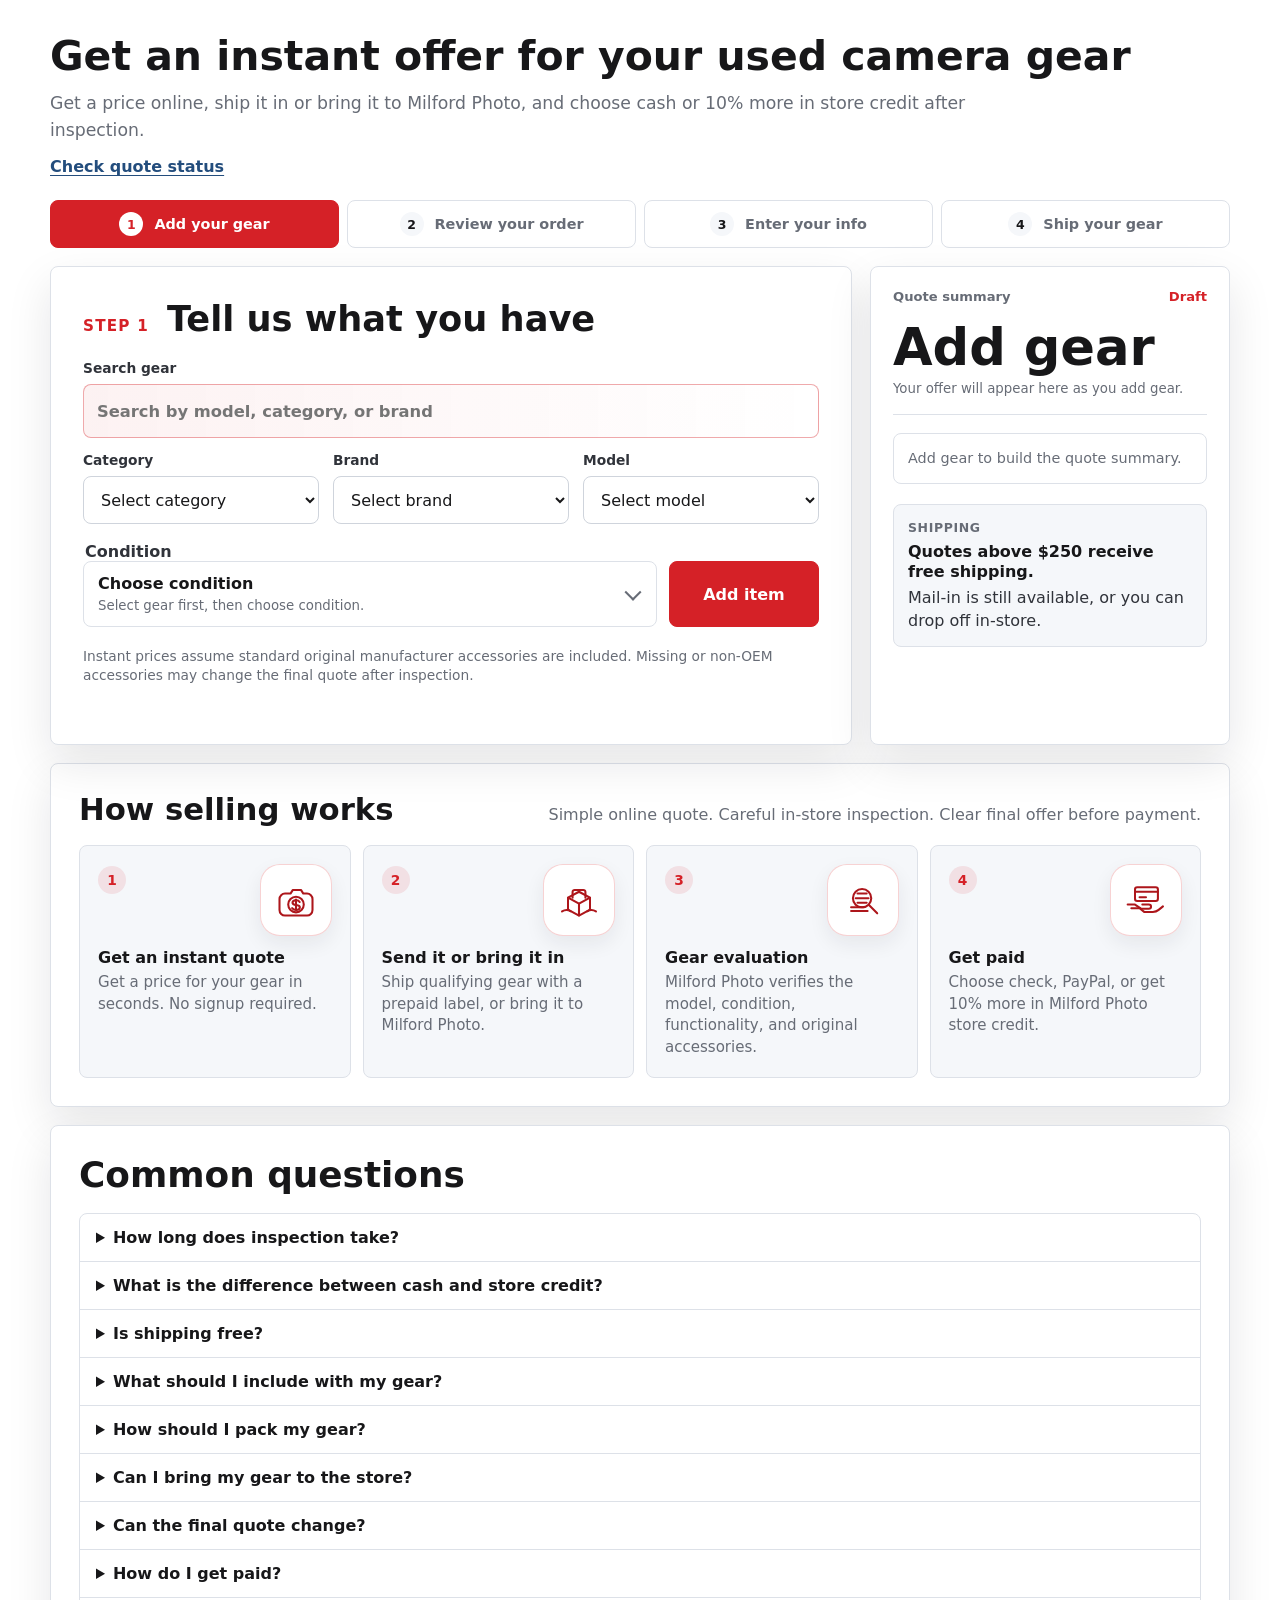
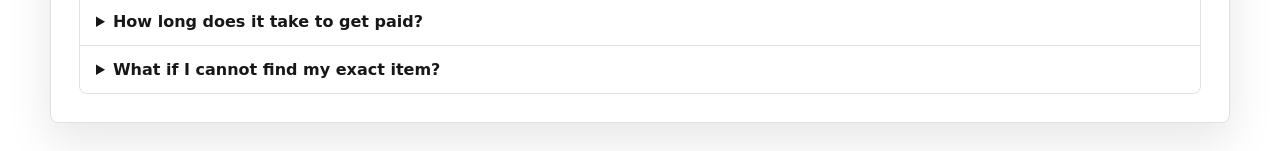
==== index.html @ 3d9df42e "Add staff payout and quote status workflow" ====
<!doctype html>
<html lang="en">
  <head>
    <meta charset="utf-8" />
    <meta name="viewport" content="width=device-width, initial-scale=1" />
    <title>Milford Photo Used Gear Quote</title>
    <meta name="description" content="Milford Photo used equipment quote widget." />
    <meta name="robots" content="noindex,nofollow" />
    <link rel="icon" href="data:," />
    <link rel="stylesheet" href="./styles.css?v=20260614-status-workflow" />
  </head>
  <body>
    <main class="mp-used-app" id="app">
      <section class="shell" aria-labelledby="app-title">
        <header class="hero">
          <div>
            <h1 id="app-title">Get an instant offer for your used camera gear</h1>
            <p class="intro" id="app-intro">
              Get a price online, ship it in or bring it to Milford Photo, and choose cash or 10% more in store credit after inspection.
            </p>
            <p class="quote-status-entry">
              <a href="./quote-status.html">Check quote status</a>
            </p>
          </div>
        </header>

        <nav class="steps" aria-label="Quote steps">
          <button class="step is-active" type="button" data-step-target="gear"><span>1</span> Add your gear</button>
          <button class="step" type="button" data-step-target="quote"><span>2</span> Review your order</button>
          <button class="step" type="button" data-step-target="details"><span>3</span> Enter your info</button>
          <button class="step" type="button" data-step-target="done"><span>4</span> <b id="step-done-label">Ship your gear</b></button>
        </nav>

        <div class="layout">
          <section class="work-panel" aria-live="polite">
            <form class="gear-form form-step is-active" data-step="gear" id="gear-form">
              <div class="section-heading gear-heading">
                <div>
                  <p>Step 1</p>
                  <h2>Tell us what you have</h2>
                </div>
              </div>

              <label class="field gear-search-field">
                <span>Search gear</span>
                <input id="gear-search" autocomplete="off" placeholder="Search by model, category, or brand" />
                <datalist id="gear-search-options"></datalist>
                <div class="gear-search-results" id="gear-search-results" hidden></div>
              </label>

              <div class="three-col">
                <label class="field">
                  <span>Category</span>
                  <select id="category"></select>
                </label>
                <label class="field">
                  <span>Brand</span>
                  <select id="brand"></select>
                </label>
                <label class="field">
                  <span>Model</span>
                  <select id="model"></select>
                </label>
              </div>

              <div class="manual-fields" id="manual-fields" hidden>
                <div class="two-col">
                  <label class="field">
                    <span>Brand name</span>
                    <input id="manual-brand" autocomplete="off" placeholder="Example: Leica" />
                  </label>
                  <label class="field">
                    <span>Model name</span>
                    <input id="manual-model" autocomplete="off" placeholder="Example: M6 body" />
                  </label>
                </div>
              </div>

              <label class="field" id="mount-field" hidden>
                <span>Lens mount</span>
                <select id="lens-mount">
                  <option value="">Select mount</option>
                </select>
              </label>

              <fieldset class="condition-picker">
                <legend>Condition</legend>
                <div class="condition-action-row">
                  <button
                    class="condition-picker-toggle"
                    type="button"
                    id="condition-picker-toggle"
                    aria-expanded="false"
                    aria-controls="condition-options"
                  >
                    <span id="condition-picker-label">Choose condition</span>
                    <small id="condition-picker-summary">Required to see the item offer.</small>
                  </button>
                  <button class="primary-action add-item-action" type="button" id="add-item">Add item</button>
                </div>

                <div class="condition-options" id="condition-options" hidden>
                  <label class="choice-card condition-option-card">
                    <input type="radio" name="condition" value="like_new" />
                    <strong>Like New</strong>
                    <span>Very clean with little to no visible wear. Fully working.</span>
                  </label>
                  <label class="choice-card condition-option-card">
                    <input type="radio" name="condition" value="excellent" />
                    <strong>Excellent</strong>
                    <span>Light normal use. Minor cosmetic marks, fully working.</span>
                  </label>
                  <label class="choice-card condition-option-card">
                    <input type="radio" name="condition" value="good" />
                    <strong>Good</strong>
                    <span>Visible wear from regular use, but no major problems.</span>
                  </label>
                  <label class="choice-card condition-option-card">
                    <input type="radio" name="condition" value="well_used" />
                    <strong>Well Used</strong>
                    <span>Heavy wear or missing parts, but still usable.</span>
                  </label>
                  <label class="choice-card condition-option-card">
                    <input type="radio" name="condition" value="heavily_used" />
                    <strong>Heavily Used</strong>
                    <span>Damaged, incomplete, uncertain operation, or needs staff review.</span>
                  </label>
                  <button class="text-action condition-guide-trigger" type="button" id="condition-guide-open">
                    Open full condition guide
                  </button>
                </div>
              </fieldset>

              <div class="check-grid price-assumption" id="included-items-fieldset" aria-live="polite">
                <div id="included-items"></div>
              </div>

              <div class="form-actions">
                <button class="primary-action" type="button" id="get-quote">Review offer</button>
              </div>
            </form>

            <section class="form-step" data-step="quote" id="quote-step">
              <div class="section-heading">
                <p>Step 2</p>
                <h2>Review the offer</h2>
              </div>

              <div class="quote-results" id="quote-results"></div>
              <div class="quote-message" id="quote-message"></div>

              <div class="form-actions">
                <button class="secondary-action" type="button" data-step-target="gear">Edit gear</button>
                <button class="primary-action" type="button" data-step-target="details" id="accept-quote">Continue</button>
              </div>
            </section>

            <form class="form-step" data-step="details" id="submit-form">
              <div class="section-heading">
                <p>Step 3</p>
                <h2>Send this to Milford Photo</h2>
              </div>

              <section class="details-group" aria-labelledby="contact-details-title">
                <h3 id="contact-details-title">Customer information</h3>
                <div class="two-col">
                  <label class="field">
                    <span>First name</span>
                    <input id="seller-first-name" autocomplete="given-name" required />
                  </label>
                  <label class="field">
                    <span>Last name</span>
                    <input id="seller-last-name" autocomplete="family-name" required />
                  </label>
                </div>

                <label class="field">
                  <span>Street address</span>
                  <input id="street" autocomplete="street-address" required />
                </label>

                <div class="address-fields" id="address-fields">
                  <div class="three-col">
                    <label class="field">
                      <span>City</span>
                      <input id="city" autocomplete="address-level2" required />
                    </label>
                    <label class="field">
                      <span>State</span>
                      <input id="state" maxlength="2" autocomplete="address-level1" required />
                    </label>
                    <label class="field">
                      <span>ZIP</span>
                      <input id="zip" autocomplete="postal-code" required />
                    </label>
                  </div>
                </div>

                <div class="two-col">
                  <label class="field">
                    <span>Email</span>
                    <input id="seller-email" inputmode="email" autocomplete="email" pattern="[^@\s]+@[^@\s]+\.[^@\s]+" required />
                  </label>
                  <label class="field">
                    <span>Phone</span>
                    <input id="seller-phone" type="tel" autocomplete="tel" required />
                  </label>
                </div>
              </section>

              <fieldset class="delivery-grid">
                <legend>Delivery</legend>
                <label class="choice-card">
                  <input type="radio" name="delivery" value="ship" checked />
                  <strong>Mail it in</strong>
                  <span id="mail-option-copy">Use a prepaid label when the quote qualifies. Labels are valid for 7 days.</span>
                </label>
                <label class="choice-card">
                  <input type="radio" name="delivery" value="dropoff" />
                  <strong>Bring it to the store</strong>
                  <span>Use the same quote with a Milford Photo specialist.</span>
                </label>
              </fieldset>

              <div class="parcel-fields" id="parcel-fields" hidden>
                <div class="three-col">
                  <label class="field">
                    <span>Length</span>
                    <input id="parcel-length" type="number" min="1" placeholder="in." />
                  </label>
                  <label class="field">
                    <span>Width</span>
                    <input id="parcel-width" type="number" min="1" placeholder="in." />
                  </label>
                  <label class="field">
                    <span>Height</span>
                    <input id="parcel-height" type="number" min="1" placeholder="in." />
                  </label>
                </div>
                <label class="field">
                  <span>Weight</span>
                  <input id="parcel-weight" type="number" min="1" step="0.1" placeholder="lb." />
                </label>
              </div>

              <label class="consent">
                <input id="terms" type="checkbox" required />
                <span>I understand the offer is pending Milford Photo inspection and may be adjusted after verification.</span>
              </label>

              <div class="form-actions">
                <button class="secondary-action" type="button" data-step-target="quote">Back</button>
                <button class="primary-action" type="submit" id="submit-quote">Ship your gear</button>
              </div>
            </form>

            <section class="form-step" data-step="done" id="done-step">
              <div class="done-panel">
                <p class="done-reference" id="done-reference">Quote received</p>
                <h2 id="done-title">Next steps for your quote</h2>
                <p id="done-copy"></p>
                <div class="done-actions" aria-label="Quote documents">
                  <button class="secondary-action" type="button" id="print-quote">Print packing quote</button>
                  <a class="label-link" id="label-link" href="#" target="_blank" rel="noreferrer" hidden>Print shipping label</a>
                </div>
                <div class="done-next-steps" id="done-next-steps"></div>
              </div>
            </section>
          </section>

          <aside class="summary-panel" aria-label="Quote summary">
            <div class="summary-header">
              <span>Quote summary</span>
              <strong id="quote-ref">Draft</strong>
            </div>

            <div class="summary-price">
              <span id="summary-cash">Add gear</span>
              <small id="summary-subtitle">Your offer will appear here as you add gear.</small>

              <div class="summary-credit-card" id="summary-credit-card" hidden>
                <span>Get 10% more with store credit</span>
                <strong id="summary-credit-feature">-</strong>
              </div>
            </div>

            <div class="cart-list" id="cart-list"></div>

            <section class="summary-shipping-status" id="summary-shipping-status" aria-live="polite">
              <span id="summary-shipping-label">Shipping</span>
              <strong id="summary-shipping-title">Quotes above $250 receive free shipping.</strong>
              <p id="summary-shipping-copy">Mail-in is still available, or you can drop off in-store.</p>
            </section>

            <div class="status-panel" id="status-panel" role="status" aria-live="polite"></div>
          </aside>
        </div>

        <section class="quick-steps-panel" aria-labelledby="quick-steps-title">
          <div class="quick-steps-heading">
            <h2 id="quick-steps-title">How selling works</h2>
            <p>Simple online quote. Careful in-store inspection. Clear final offer before payment.</p>
          </div>
          <div class="quick-steps-grid">
            <article>
              <div class="quick-step-media" aria-hidden="true">
                <span class="quick-step-number">1</span>
                <svg class="quick-step-icon" viewBox="0 0 48 48" focusable="false">
                  <path d="M12 17h6l2.6-4h8.8l2.6 4h4a6 6 0 0 1 6 6v12a6 6 0 0 1-6 6H12a6 6 0 0 1-6-6V23a6 6 0 0 1 6-6Z"></path>
                  <circle cx="24" cy="29" r="8.5"></circle>
                  <path d="M24 23.5v11"></path>
                  <path d="M28 26.2c-.8-1.4-2.4-2.1-4.1-2-2.2.1-3.7 1.2-3.7 2.8 0 4.1 8 .9 8 5 0 1.7-1.6 2.9-4 2.9-1.8 0-3.4-.7-4.4-2"></path>
                </svg>
              </div>
              <div class="quick-step-copy">
                <h3>Get an instant quote</h3>
                <p>Get a price for your gear in seconds. No signup required.</p>
              </div>
            </article>
            <article>
              <div class="quick-step-media" aria-hidden="true">
                <span class="quick-step-number">2</span>
                <svg class="quick-step-icon" viewBox="0 0 48 48" focusable="false">
                  <path d="M12 21.5 24 15l12 6.5-12 6.5-12-6.5Z"></path>
                  <path d="M12 21.5v13L24 41l12-6.5v-13"></path>
                  <path d="M24 28v13"></path>
                  <path d="M17 21.5v-6.2a2.3 2.3 0 0 1 2.3-2.3h9.4a2.3 2.3 0 0 1 2.3 2.3v6.2"></path>
                  <path d="M5.5 36.5c3.2-2 6.3-2.1 9.5-.2"></path>
                  <path d="M42.5 36.5c-3.2-2-6.3-2.1-9.5-.2"></path>
                </svg>
              </div>
              <div class="quick-step-copy">
                <h3>Send it or bring it in</h3>
                <p>Ship qualifying gear with a prepaid label, or bring it to Milford Photo.</p>
              </div>
            </article>
            <article>
              <div class="quick-step-media" aria-hidden="true">
                <span class="quick-step-number">3</span>
                <svg class="quick-step-icon" viewBox="0 0 48 48" focusable="false">
                  <circle cx="23" cy="22" r="10"></circle>
                  <path d="m30.5 29.5 9 9"></path>
                  <path d="M11 32h14"></path>
                  <path d="M11 36h18"></path>
                  <path d="M16 22h14"></path>
                  <path d="M18 17h10"></path>
                  <path d="M18 27h10"></path>
                </svg>
              </div>
              <div class="quick-step-copy">
                <h3>Gear evaluation</h3>
                <p>Milford Photo verifies the model, condition, functionality, and original accessories.</p>
              </div>
            </article>
            <article>
              <div class="quick-step-media" aria-hidden="true">
                <span class="quick-step-number">4</span>
                <svg class="quick-step-icon" viewBox="0 0 48 48" focusable="false">
                  <rect x="12" y="10" width="25" height="15" rx="2.5"></rect>
                  <path d="M12 15h25"></path>
                  <path d="M17 21h7"></path>
                  <path d="M8 33h9l5 4h9.5c2.2 0 4.6-.8 6.3-2.2l4.7-3.8"></path>
                  <path d="M4 29h8l6.5 4.5H27c1.5 0 2.5-.9 2.5-2.1S28.5 29 27 29h-7"></path>
                </svg>
              </div>
              <div class="quick-step-copy">
                <h3>Get paid</h3>
                <p>Choose check, PayPal, or get 10% more in Milford Photo store credit.</p>
              </div>
            </article>
          </div>
        </section>

        <section class="sell-info-panel" aria-labelledby="sell-faq-title">
          <div class="sell-info-heading">
            <h2 id="sell-faq-title">Common questions</h2>
          </div>

          <div class="sell-faq">
            <details>
              <summary>How long does inspection take?</summary>
              <p>Your gear is typically evaluated within 1-2 business days after it arrives at Milford Photo. When evaluation is complete, you will receive an email with your final quote.</p>
            </details>
            <details>
              <summary>What is the difference between cash and store credit?</summary>
              <p>The cash offer is the amount Milford Photo can pay by check or PayPal after inspection. Store credit gives you 10% more and is available right after your final quote is accepted, so you can use it toward a Milford Photo purchase without waiting for a PayPal payment or mailed check.</p>
            </details>
            <details>
              <summary>Is shipping free?</summary>
              <p>Qualifying quotes receive a prepaid inbound shipping label by email. The quote and shipping label are valid for 7 days.</p>
            </details>
            <details>
              <summary>What should I include with my gear?</summary>
              <p>Send the gear, battery, charger, caps, hoods, straps, cables, and other standard original manufacturer accessories when applicable. Missing original accessories may change the final quote.</p>
            </details>
            <details>
              <summary>How should I pack my gear?</summary>
              <p>Pack each item securely with padding so it cannot move inside the box. If you mail your gear, print the quote page and place it inside the box so Milford Photo can match the shipment to your quote.</p>
            </details>
            <details>
              <summary>Can I bring my gear to the store?</summary>
              <p>Yes. Choose the store dropoff option and bring the gear to Milford Photo. Staff can use the same quote to check in and evaluate the items at the counter.</p>
            </details>
            <details>
              <summary>Can the final quote change?</summary>
              <p>Yes. Milford Photo verifies condition, exact model, working condition, and included original manufacturer accessories when your gear arrives. If the condition is different from quoted or original accessories are missing, you will receive a new quote that you can either accept or decline and have the gear returned to you.</p>
            </details>
            <details>
              <summary>How do I get paid?</summary>
              <p>After Milford Photo evaluates your gear, you will receive a final quote by email. Once you accept it, you can choose how you would like to be paid and enter your payment details.</p>
            </details>
            <details>
              <summary>How long does it take to get paid?</summary>
              <p>Store credit is available right after your final quote is accepted. PayPal payments are issued within 1-2 business days and usually appear in your PayPal account once PayPal marks the payment completed. PayPal may review or hold some payments depending on the account. If you choose check, Milford Photo mails it within 1-2 business days.</p>
            </details>
            <details>
              <summary>What if I cannot find my exact item?</summary>
              <p>Choose the closest match only if it is the same model. If the item is not listed, select the manual review or other option and Milford Photo can review it directly.</p>
            </details>
          </div>
        </section>
      </section>
    </main>

    <div class="modal-backdrop" id="condition-guide-modal" hidden>
      <section class="condition-guide-modal" role="dialog" aria-modal="true" aria-labelledby="condition-guide-title">
        <button class="modal-close" type="button" id="condition-guide-close" aria-label="Close condition guide">x</button>
        <p class="brand-line">Condition guide</p>
        <h2 id="condition-guide-title">Choose the closest condition</h2>
        <p class="condition-guide-intro">
          Pick the option that best matches the gear today. Milford Photo will confirm the final condition during inspection.
        </p>
        <div class="condition-guide-list">
          <article>
            <h3>Like New</h3>
            <p>Very clean with little to no visible wear. Fully working with clean glass, sensor, and controls.</p>
          </article>
          <article>
            <h3>Excellent</h3>
            <p>Light normal use. Minor cosmetic marks are okay as long as everything works properly.</p>
          </article>
          <article>
            <h3>Good</h3>
            <p>Noticeable wear from regular use, but fully usable with no major functional problems.</p>
          </article>
          <article>
            <h3>Well Used</h3>
            <p>Heavy wear, rough cosmetics, or missing non-critical parts, but still usable.</p>
          </article>
          <article>
            <h3>Heavily Used</h3>
            <p>Damaged, incomplete, uncertain operation, or needs staff review before a final offer.</p>
          </article>
        </div>
      </section>
    </div>

    <script src="./catalog-canon.js?v=20260610-condition-required"></script>
    <script src="./catalog-nikon.js?v=20260610-condition-required"></script>
    <script src="./catalog-sony-fuji-oly.js?v=20260610-condition-required"></script>
    <script src="./catalog-panasonic-pentax-third-party.js?v=20260610-condition-required"></script>
    <script src="./catalog-leica-hasselblad.js?v=20260610-condition-required"></script>
    <script src="./catalog-modern-supplement.js?v=20260610-condition-required"></script>
    <script src="./catalog.js?v=20260610-condition-required"></script>
    <script src="./product-images.js?v=20260610-product-images-640b57d"></script>
    <script src="./app.js?v=20260613-print-quote"></script>
  </body>
</html>
---- styles.css ----
:root {
  --mp-red: #d52127;
  --mp-red-dark: #ad161b;
  --ink: #171719;
  --ink-soft: #30333a;
  --muted: #676c76;
  --line: #dde1e8;
  --soft: #f5f7fa;
  --surface: #ffffff;
  --blue: #234d7d;
  --green: #147a50;
  --amber: #a35b00;
  --shadow: 0 18px 45px rgba(18, 24, 34, 0.1);
  --radius: 8px;
  color-scheme: light;
  font-family:
    Inter, ui-sans-serif, system-ui, -apple-system, BlinkMacSystemFont, "Segoe UI",
    sans-serif;
}

* {
  box-sizing: border-box;
}

[hidden] {
  display: none !important;
}

html {
  background: #ffffff;
}

body {
  margin: 0;
  background: #ffffff;
  color: var(--ink);
}

body.modal-open {
  overflow: hidden;
}

button,
input,
select,
textarea {
  font: inherit;
}

button {
  -webkit-tap-highlight-color: transparent;
}

.mp-used-app {
  min-height: 100vh;
  padding: 28px 16px;
  background: #ffffff;
}

.shell {
  width: min(1180px, 100%);
  margin: 0 auto;
}

.hero {
  display: block;
  padding: 8px 0 24px;
}

.brand-line {
  margin: 0 0 10px;
  color: var(--mp-red);
  font-size: 0.78rem;
  font-weight: 850;
  letter-spacing: 0.08em;
  text-transform: uppercase;
}

h1,
h2,
h3,
p {
  margin-top: 0;
}

h1 {
  max-width: none;
  margin-bottom: 12px;
  font-size: clamp(2.25rem, 3.2vw, 3.05rem);
  line-height: 1.02;
  letter-spacing: 0;
  white-space: nowrap;
}

.intro {
  max-width: min(920px, 100%);
  margin-bottom: 0;
  color: var(--muted);
  font-size: 1.08rem;
  line-height: 1.6;
}

.quote-status-entry {
  margin: 12px 0 0;
}

.quote-status-entry a {
  color: var(--blue);
  font-weight: 850;
  text-decoration: underline;
  text-underline-offset: 3px;
}

.quick-steps-panel {
  display: grid;
  gap: 18px;
  margin: 18px 0 0;
  padding: clamp(18px, 3vw, 28px);
  border: 1px solid var(--line);
  border-radius: var(--radius);
  background: var(--surface);
  box-shadow: var(--shadow);
}

.quick-steps-heading {
  display: flex;
  gap: 18px;
  align-items: end;
  justify-content: space-between;
}

.quick-steps-heading h2 {
  margin: 0;
  font-size: clamp(1.55rem, 2.4vw, 2.2rem);
  line-height: 1.12;
}

.quick-steps-heading p {
  flex: 0 0 auto;
  max-width: none;
  margin: 0;
  color: var(--muted);
  line-height: 1.45;
  white-space: nowrap;
}

.quick-steps-grid {
  display: grid;
  grid-template-columns: repeat(4, minmax(0, 1fr));
  gap: 12px;
  border-top: 0;
}

.quick-steps-grid article {
  display: grid;
  gap: 10px;
  align-content: start;
  min-height: 190px;
  padding: 18px;
  border: 1px solid var(--line);
  border-radius: var(--radius);
  background: var(--soft);
}

.quick-steps-grid article:first-child {
  border-left: 1px solid var(--line);
  padding-left: 18px;
}

.quick-step-media {
  display: flex;
  min-height: 74px;
  align-items: flex-start;
  justify-content: space-between;
  gap: 14px;
}

.quick-step-number {
  display: inline-grid;
  margin-top: 2px;
  width: 28px;
  height: 28px;
  place-items: center;
  border-radius: 999px;
  background: rgba(213, 33, 39, 0.1);
  color: var(--mp-red);
  font-size: 0.86rem;
  font-weight: 850;
}

.quick-step-icon {
  width: 72px;
  height: 72px;
  padding: 14px;
  box-sizing: border-box;
  border-radius: 20px;
  background: #fff;
  color: var(--mp-red-dark);
  box-shadow:
    inset 0 0 0 1px rgba(213, 33, 39, 0.2),
    0 8px 20px rgba(22, 28, 38, 0.07);
  fill: none;
  stroke: currentColor;
  stroke-width: 2.25;
  stroke-linecap: round;
  stroke-linejoin: round;
}

.quick-step-copy {
  display: grid;
  gap: 5px;
}

.quick-steps-grid h3 {
  margin: 0;
  font-size: 1rem;
  line-height: 1.2;
}

.quick-steps-grid p {
  margin: 0;
  color: var(--muted);
  font-size: 0.94rem;
  line-height: 1.45;
}

.policy-panel {
  display: grid;
  gap: 6px;
  padding: 20px;
  border: 1px solid var(--line);
  border-top: 4px solid var(--mp-red);
  border-radius: var(--radius);
  background: var(--surface);
  box-shadow: var(--shadow);
}

.policy-panel strong {
  font-size: 1.08rem;
}

.policy-panel span {
  color: var(--muted);
  line-height: 1.45;
}

.steps {
  display: grid;
  grid-template-columns: repeat(4, 1fr);
  gap: 8px;
  margin-bottom: 18px;
}

.step {
  min-height: 48px;
  border: 1px solid var(--line);
  border-radius: var(--radius);
  background: var(--surface);
  color: var(--muted);
  cursor: pointer;
  font-size: 0.9rem;
  font-weight: 760;
}

.step span {
  display: inline-grid;
  width: 24px;
  height: 24px;
  margin-right: 6px;
  place-items: center;
  border-radius: 999px;
  background: var(--soft);
  color: var(--ink);
  font-size: 0.78rem;
}

.step b {
  font: inherit;
}

.step.is-active {
  border-color: var(--mp-red);
  background: var(--mp-red);
  color: #ffffff;
}

.step.is-active span {
  background: #ffffff;
  color: var(--mp-red);
}

.layout {
  display: grid;
  grid-template-columns: minmax(0, 1fr) 360px;
  gap: 18px;
  align-items: stretch;
}

.work-panel,
.summary-panel {
  border: 1px solid var(--line);
  border-radius: var(--radius);
  background: var(--surface);
  box-shadow: var(--shadow);
}

.work-panel {
  display: flex;
  flex-direction: column;
  padding: clamp(18px, 3vw, 32px);
}

.sell-info-panel {
  display: grid;
  gap: 18px;
  margin-top: 18px;
  padding: clamp(18px, 3vw, 28px);
  border: 1px solid var(--line);
  border-radius: var(--radius);
  background: var(--surface);
  box-shadow: var(--shadow);
}

.sell-info-heading {
  display: block;
}

.sell-info-heading h2 {
  margin: 0;
  color: var(--ink);
  font-size: clamp(1.7rem, 2.8vw, 2.4rem);
  line-height: 1.15;
}

.sell-info-grid {
  display: grid;
  grid-template-columns: repeat(4, minmax(0, 1fr));
  gap: 12px;
}

.sell-info-grid article {
  display: grid;
  gap: 8px;
  align-content: start;
  min-height: 156px;
  padding: 16px;
  border: 1px solid var(--line);
  border-radius: var(--radius);
  background: var(--soft);
}

.sell-info-grid article span {
  display: inline-grid;
  width: 28px;
  height: 28px;
  place-items: center;
  border-radius: 999px;
  background: rgba(213, 33, 39, 0.1);
  color: var(--mp-red);
  font-size: 0.86rem;
  font-weight: 850;
}

.sell-info-grid h3 {
  margin: 0;
  font-size: 1.08rem;
  line-height: 1.2;
}

.sell-info-grid p,
.sell-faq p {
  margin: 0;
  color: var(--muted);
  line-height: 1.45;
}

.sell-faq {
  display: grid;
  border: 1px solid var(--line);
  border-radius: var(--radius);
  overflow: hidden;
}

.sell-faq details + details {
  border-top: 1px solid var(--line);
}

.sell-faq summary {
  cursor: pointer;
  padding: 14px 16px;
  color: var(--ink);
  font-weight: 720;
}

.sell-faq details[open] summary {
  border-bottom: 1px solid var(--line);
}

.sell-faq p {
  padding: 14px 16px;
  background: var(--soft);
}

.form-step {
  display: none;
}

.form-step.is-active {
  display: block;
}

.work-panel > .form-step.is-active {
  flex: 1;
}

.gear-form.form-step.is-active {
  display: flex;
  flex-direction: column;
}

.section-heading {
  display: flex;
  gap: 16px;
  align-items: baseline;
  margin-bottom: 22px;
}

.section-heading p {
  min-width: 68px;
  margin: 0;
  color: var(--mp-red);
  font-size: 0.95rem;
  font-weight: 850;
  letter-spacing: 0.08em;
  text-transform: uppercase;
}

.section-heading h2 {
  margin: 0;
  font-size: clamp(1.45rem, 3vw, 2.2rem);
  line-height: 1.12;
}

.gear-heading {
  align-items: start;
  justify-content: space-between;
}

.gear-heading > div:first-child {
  display: flex;
  gap: 16px;
  align-items: baseline;
}

.field {
  display: grid;
  gap: 8px;
  margin-bottom: 18px;
}

.field span,
legend {
  color: var(--ink-soft);
  font-size: 0.86rem;
  font-weight: 820;
}

.field small {
  color: var(--muted);
  font-size: 0.78rem;
  font-weight: 760;
}

input,
select,
textarea {
  width: 100%;
  min-height: 48px;
  border: 1px solid #cfd4dc;
  border-radius: var(--radius);
  background: #ffffff;
  color: var(--ink);
  padding: 12px 13px;
  outline: none;
}

input,
select {
  height: 48px;
}

input[type="checkbox"],
input[type="radio"] {
  width: 16px;
  height: 16px;
  min-height: 0;
  flex: 0 0 16px;
  margin: 0;
  padding: 0;
}

textarea {
  resize: vertical;
}

input:focus,
select:focus,
textarea:focus {
  border-color: var(--mp-red);
  box-shadow: 0 0 0 3px rgba(213, 33, 39, 0.15);
}

.two-col,
.three-col {
  display: grid;
  align-items: start;
  gap: 14px;
}

.two-col {
  grid-template-columns: repeat(2, minmax(0, 1fr));
}

.three-col {
  grid-template-columns: repeat(3, minmax(0, 1fr));
}

.gear-search-field {
  position: relative;
  margin-bottom: 14px;
}

.gear-search-field input {
  min-height: 54px;
  border-color: rgba(213, 33, 39, 0.38);
  background:
    linear-gradient(90deg, rgba(213, 33, 39, 0.06), rgba(213, 33, 39, 0)),
    #ffffff;
  font-size: 1.02rem;
  font-weight: 680;
}

.gear-search-results {
  position: absolute;
  z-index: 40;
  top: calc(100% - 1px);
  right: 0;
  left: 0;
  display: grid;
  max-height: 286px;
  overflow: auto;
  border: 1px solid rgba(35, 77, 125, 0.18);
  border-radius: 0 0 var(--radius) var(--radius);
  background: #ffffff;
  box-shadow: 0 18px 36px rgba(18, 24, 35, 0.16);
}

.gear-search-results[hidden] {
  display: none;
}

.gear-search-result {
  display: flex;
  width: 100%;
  min-height: 46px;
  justify-content: flex-start;
  gap: 12px;
  align-items: center;
  border: 0;
  border-bottom: 1px solid var(--line);
  border-radius: 0;
  background: #ffffff;
  color: var(--ink);
  padding: 10px 12px;
  text-align: left;
  cursor: pointer;
}

.gear-search-result:last-child {
  border-bottom: 0;
}

.gear-search-result:hover,
.gear-search-result:focus {
  background: rgba(35, 77, 125, 0.06);
  outline: none;
}

.gear-search-empty {
  display: grid;
  gap: 4px;
  padding: 14px 16px;
  color: var(--muted);
  font-size: 0.9rem;
  line-height: 1.38;
}

.gear-search-empty strong {
  color: var(--ink);
  font-size: 0.96rem;
}

.gear-search-result-copy {
  display: grid;
  min-width: 0;
  gap: 3px;
}

.gear-search-result-copy strong {
  min-width: 0;
  color: var(--ink);
  font-size: 0.95rem;
  font-weight: 820;
  line-height: 1.25;
}

.gear-search-result-copy small {
  color: var(--muted);
  font-size: 0.78rem;
  font-weight: 760;
}

.gear-search-thumb,
.product-thumb {
  display: block;
  flex: 0 0 auto;
  width: 50px;
  height: 50px;
  border: 0;
  background: transparent;
  object-fit: contain;
}

.gear-search-thumb.is-placeholder,
.product-thumb.is-placeholder {
  border: 1px solid var(--line);
  border-radius: 8px;
  background:
    linear-gradient(135deg, rgba(35, 77, 125, 0.08), rgba(213, 33, 39, 0.04)),
    #ffffff;
}

.gear-search-thumb.is-brand-logo,
.product-thumb.is-brand-logo {
  display: flex;
  align-items: center;
  justify-content: center;
  color: #111217;
  font-size: 0.68rem;
  font-weight: 900;
  line-height: 1.05;
  text-align: center;
}

.gear-search-thumb.is-brand-logo span,
.product-thumb.is-brand-logo span {
  max-width: 100%;
  overflow-wrap: anywhere;
}

.brand-logo-canon {
  color: var(--mp-red);
}

.brand-logo-fujifilm,
.brand-logo-om-system {
  color: #245f49;
}

.brand-logo-sigma,
.brand-logo-tamron,
.brand-logo-zeiss {
  color: #234d7d;
}

.gear-search-thumb.is-placeholder::after,
.product-thumb.is-placeholder::after {
  content: "";
  display: block;
  width: 20px;
  height: 14px;
  margin: 17px auto;
  border: 2px solid rgba(103, 108, 118, 0.45);
  border-radius: 4px;
}

fieldset {
  margin: 0 0 18px;
  padding: 0;
  border: 0;
}

.details-group {
  display: grid;
  gap: 0;
  margin-bottom: 20px;
}

.details-group h3,
.address-fields h3 {
  margin: 0 0 12px;
  color: var(--ink);
  font-size: 1rem;
  line-height: 1.25;
}

.details-group .field:last-child,
.address-fields .field:last-child {
  margin-bottom: 0;
}

.compact-field {
  max-width: min(100%, 360px);
}

.condition-grid,
.delivery-grid {
  display: grid;
  grid-template-columns: repeat(2, minmax(0, 1fr));
  gap: 12px;
}

.condition-grid {
  grid-template-columns: repeat(5, minmax(0, 1fr));
  gap: 8px;
}

.condition-grid legend,
.delivery-grid legend,
.check-grid legend {
  grid-column: 1 / -1;
  margin-bottom: 8px;
}

.text-action {
  border: 0;
  background: transparent;
  color: var(--blue);
  cursor: pointer;
  font-size: 0.9rem;
  font-weight: 820;
  padding: 0;
  text-decoration: underline;
  text-underline-offset: 3px;
}

.condition-guide-trigger {
  grid-column: 1 / -1;
  justify-self: start;
  margin: -4px 0 4px;
}

.condition-selector legend {
  grid-column: 1 / span 3;
  margin-bottom: 2px;
}

.condition-selector .condition-guide-trigger {
  grid-column: 4 / -1;
  justify-self: end;
  align-self: center;
  margin: 0 0 2px;
}

.choice-card {
  display: grid;
  gap: 7px;
  min-height: 118px;
  padding: 16px;
  border: 1px solid var(--line);
  border-radius: var(--radius);
  cursor: pointer;
  transition:
    border-color 0.16s ease,
    background 0.16s ease,
    transform 0.16s ease;
}

.choice-card:hover {
  transform: translateY(-1px);
}

.choice-card:has(input:checked) {
  border-color: var(--mp-red);
  background: rgba(213, 33, 39, 0.045);
}

.choice-card input {
  width: auto;
  min-height: auto;
}

.choice-card strong {
  font-size: 1rem;
}

.choice-card span {
  color: var(--muted);
  font-size: 0.92rem;
  line-height: 1.45;
}

.condition-grid .choice-card,
.staff-condition-grid .choice-card {
  min-height: 72px;
  grid-template-columns: minmax(0, 1fr) auto;
  gap: 8px;
  align-items: center;
  padding: 12px;
}

.condition-grid .choice-card strong,
.staff-condition-grid .choice-card strong {
  font-size: 0.94rem;
  line-height: 1.2;
}

.condition-grid .choice-card span,
.staff-condition-grid .choice-card span {
  font-size: 0.8rem;
  line-height: 1.32;
}

.condition-grid .choice-card input,
.staff-condition-grid .choice-card input {
  grid-column: 2;
  grid-row: 1;
  justify-self: end;
}

.condition-grid .choice-card strong,
.staff-condition-grid .choice-card strong {
  grid-column: 1;
  grid-row: 1;
}

.condition-selector .choice-card {
  min-height: 46px;
  grid-template-columns: auto minmax(0, 1fr);
  gap: 8px;
  align-items: center;
  border-radius: 999px;
  padding: 10px 12px;
}

.condition-selector .choice-card:hover {
  transform: none;
}

.condition-selector .choice-card input {
  grid-column: 1;
  grid-row: 1;
  justify-self: start;
}

.condition-selector .choice-card strong {
  grid-column: 2;
  grid-row: 1;
  font-size: 0.9rem;
  line-height: 1.1;
}

.condition-picker {
  display: grid;
  gap: 12px;
  margin: 0 0 18px;
}

.condition-picker legend {
  margin-bottom: 0;
  font-size: 1rem;
}

.condition-action-row {
  display: grid;
  grid-template-columns: minmax(0, 1fr) auto;
  gap: 12px;
  align-items: stretch;
}

.condition-picker-toggle {
  position: relative;
  display: grid;
  min-height: 58px;
  gap: 3px;
  align-content: center;
  border: 1px solid var(--line);
  border-radius: var(--radius);
  background: #ffffff;
  color: var(--ink);
  cursor: pointer;
  padding: 12px 46px 12px 14px;
  text-align: left;
  transition:
    border-color 0.16s ease,
    background 0.16s ease,
    box-shadow 0.16s ease;
}

.condition-picker-toggle:hover,
.condition-picker-toggle:focus-visible {
  border-color: rgba(213, 33, 39, 0.45);
  box-shadow: 0 0 0 3px rgba(213, 33, 39, 0.08);
  outline: none;
}

.condition-picker-toggle::after {
  content: "";
  position: absolute;
  top: 50%;
  right: 17px;
  width: 10px;
  height: 10px;
  border-right: 2px solid var(--muted);
  border-bottom: 2px solid var(--muted);
  transform: translateY(-65%) rotate(45deg);
  transition: transform 0.16s ease;
}

.condition-picker-toggle.is-open::after {
  transform: translateY(-25%) rotate(225deg);
}

.condition-picker-toggle.has-condition {
  border-color: rgba(213, 33, 39, 0.52);
  background: rgba(213, 33, 39, 0.045);
}

.condition-picker-toggle span {
  font-size: 1rem;
  font-weight: 740;
  line-height: 1.2;
}

.condition-picker-toggle small {
  color: var(--muted);
  line-height: 1.3;
}

.add-item-action {
  min-width: 150px;
  white-space: nowrap;
}

.condition-options {
  display: grid;
  gap: 8px;
}

.condition-options[hidden] {
  display: none;
}

.condition-option-card {
  min-height: 0;
  grid-template-columns: auto minmax(115px, 0.4fr) minmax(0, 1fr);
  gap: 12px;
  align-items: center;
  padding: 12px 14px;
}

.condition-option-card input {
  grid-column: 1;
  grid-row: 1;
}

.condition-option-card strong {
  grid-column: 2;
  grid-row: 1;
  font-size: 1rem;
}

.condition-option-card span {
  grid-column: 3;
  grid-row: 1;
  color: var(--muted);
  font-size: 0.92rem;
  line-height: 1.35;
}

.condition-options .condition-guide-trigger {
  justify-self: start;
  padding: 2px 0;
}

.check-grid {
  display: grid;
  gap: 10px;
}

#included-items {
  display: grid;
  gap: 12px;
}

.included-copy,
.included-columns {
  border: 1px solid var(--line);
  border-radius: var(--radius);
}

.included-copy {
  display: grid;
  gap: 5px;
  padding: 2px 0 0;
  border: 0;
  background: transparent;
  font-size: 0.86rem;
}

.included-copy strong {
  color: var(--ink);
}

.included-copy span {
  color: var(--muted);
  line-height: 1.35;
}

.included-columns {
  display: grid;
  grid-template-columns: repeat(2, minmax(0, 1fr));
  gap: 18px;
  padding: 16px;
  color: var(--ink-soft);
}

.included-columns h3 {
  margin: 0 0 8px;
  font-size: 0.95rem;
}

.included-columns ul {
  margin: 0;
  padding-left: 20px;
}

.included-columns li {
  margin: 5px 0;
  color: var(--muted);
  line-height: 1.35;
}

.accessory-check-list {
  display: grid;
  gap: 9px;
}

.accessory-check {
  display: grid;
  grid-template-columns: auto minmax(0, 1fr) auto;
  gap: 12px;
  align-items: center;
  padding: 12px 14px;
  border: 1px solid var(--line);
  border-radius: var(--radius);
  background: #ffffff;
}

.accessory-check.is-missing {
  border-color: rgba(213, 33, 39, 0.36);
  background: rgba(213, 33, 39, 0.045);
}

.accessory-check input {
  width: auto;
  min-height: auto;
}

.accessory-check span {
  display: grid;
  gap: 2px;
}

.accessory-check strong {
  color: var(--ink);
  font-size: 0.94rem;
  line-height: 1.2;
}

.accessory-check small {
  color: var(--muted);
  font-size: 0.78rem;
  line-height: 1.25;
}

.accessory-check em {
  color: var(--muted);
  font-size: 0.86rem;
  font-style: normal;
  font-weight: 800;
  text-align: right;
  white-space: nowrap;
}

.accessory-check.is-missing em {
  color: var(--mp-red);
}

.accessory-adjustment-summary {
  margin: 2px 0 0;
  color: var(--muted);
  font-size: 0.9rem;
  line-height: 1.4;
}

.check-grid input,
.consent input {
  width: auto;
  min-height: auto;
}

.manual-fields {
  margin: 2px 0 18px;
  padding: 16px;
  border: 1px solid rgba(35, 77, 125, 0.24);
  border-radius: var(--radius);
  background: rgba(35, 77, 125, 0.06);
}

.form-actions {
  display: flex;
  justify-content: space-between;
  gap: 12px;
  margin-top: 26px;
}

.staff-intake-submit-actions {
  display: grid;
  flex: 1;
  grid-template-columns: repeat(3, minmax(0, 1fr));
  gap: 12px;
}

.staff-intake-submit-actions .primary-action,
.staff-intake-submit-actions .secondary-action {
  width: 100%;
}

.gear-form .form-actions {
  justify-content: flex-end;
  margin-top: auto;
  padding-top: 28px;
}

.primary-action,
.secondary-action,
.label-link {
  display: inline-flex;
  min-height: 48px;
  align-items: center;
  justify-content: center;
  border-radius: var(--radius);
  padding: 12px 18px;
  cursor: pointer;
  font-weight: 830;
  text-decoration: none;
}

.primary-action {
  border: 1px solid var(--mp-red);
  background: var(--mp-red);
  color: #ffffff;
}

.primary-action:hover {
  background: var(--mp-red-dark);
}

.primary-action:disabled,
.secondary-action:disabled {
  cursor: not-allowed;
  opacity: 0.58;
}

.secondary-action {
  border: 1px solid var(--line);
  background: #ffffff;
  color: var(--ink);
}

.staff-intake-add-action {
  width: 100%;
  min-width: 0;
}

.summary-panel {
  align-self: stretch;
  position: sticky;
  top: 14px;
  padding: 22px;
}

.summary-header {
  display: flex;
  justify-content: space-between;
  gap: 12px;
  margin-bottom: 18px;
  color: var(--muted);
  font-size: 0.82rem;
  font-weight: 760;
}

.summary-header strong {
  color: var(--mp-red);
}

.summary-price {
  padding-bottom: 18px;
  border-bottom: 1px solid var(--line);
}

.summary-price span {
  display: block;
  font-size: clamp(2rem, 5vw, 3.2rem);
  font-weight: 880;
  line-height: 1;
}

.summary-price small {
  display: block;
  margin-top: 8px;
  color: var(--muted);
}

.summary-credit-card {
  display: grid;
  gap: 3px;
  margin-top: 14px;
  padding: 0 0 0 12px;
  border-left: 3px solid var(--mp-red);
  color: var(--ink);
}

.summary-credit-card[hidden] {
  display: none;
}

.summary-credit-card span {
  color: var(--mp-red);
  font-size: 0.75rem;
  font-weight: 850;
  letter-spacing: 0.06em;
  text-transform: uppercase;
}

.summary-credit-card strong {
  color: var(--ink);
  font-size: 1.45rem;
  line-height: 1;
}

.cart-list {
  display: grid;
  gap: 10px;
  margin: 18px 0;
}

.cart-item,
.quote-item {
  display: grid;
  gap: 8px;
  padding: 14px;
  border: 1px solid var(--line);
  border-radius: var(--radius);
  background: #ffffff;
}

.cart-item {
  grid-template-columns: auto minmax(0, 1fr);
  align-items: center;
}

.cart-body,
.quote-body {
  min-width: 0;
}

.cart-title,
.quote-title {
  display: flex;
  justify-content: space-between;
  gap: 10px;
  align-items: start;
}

.cart-title strong,
.quote-title strong {
  line-height: 1.25;
}

.cart-actions {
  display: inline-flex;
  gap: 8px;
  align-items: center;
}

.cart-price {
  color: var(--ink);
  font-weight: 850;
  white-space: nowrap;
}

.staff-intake-quote-actions {
  display: inline-flex;
  gap: 8px;
  align-items: center;
}

.remove-item {
  width: 30px;
  height: 30px;
  border: 1px solid var(--line);
  border-radius: 999px;
  background: #ffffff;
  color: var(--muted);
  cursor: pointer;
  font-weight: 850;
}

.cart-meta,
.quote-meta {
  color: var(--muted);
  font-size: 0.9rem;
  line-height: 1.45;
}

.quote-adjustment {
  margin-top: 8px;
  color: var(--mp-red);
  font-size: 0.86rem;
  font-weight: 800;
  line-height: 1.35;
}

.summary-shipping-status {
  display: grid;
  gap: 5px;
  margin: 20px 0 0;
  padding: 14px;
  border: 1px solid var(--line);
  border-radius: var(--radius);
  background: var(--soft);
  color: var(--ink-soft);
  line-height: 1.42;
}

.summary-shipping-status span {
  color: var(--muted);
  font-size: 0.78rem;
  font-weight: 830;
  letter-spacing: 0.05em;
  text-transform: uppercase;
}

.summary-shipping-status strong {
  color: var(--ink);
  font-size: 1rem;
  line-height: 1.25;
}

.summary-shipping-status p {
  margin: 0;
}

.summary-shipping-status.is-free {
  border-color: rgba(20, 122, 80, 0.24);
  background: rgba(20, 122, 80, 0.09);
}

.summary-shipping-status.is-free span,
.summary-shipping-status.is-free strong {
  color: var(--green);
}

.status-panel {
  display: none;
  padding: 14px;
  border-radius: var(--radius);
  background: var(--soft);
  color: var(--ink-soft);
  line-height: 1.45;
}

.status-panel.is-visible {
  display: block;
}

.status-panel.is-error {
  background: rgba(213, 33, 39, 0.08);
  color: var(--mp-red-dark);
}

.status-panel.is-success {
  background: rgba(20, 122, 80, 0.09);
  color: var(--green);
}

.quote-results {
  display: grid;
  gap: 12px;
}

.quote-item {
  grid-template-columns: auto minmax(0, 1fr) auto;
  align-items: center;
}

.quote-price {
  min-width: 132px;
  text-align: right;
}

.quote-price strong {
  display: block;
  font-size: 1.8rem;
  line-height: 1;
}

.quote-item-note {
  grid-column: 2 / -1;
  margin: 0;
  padding: 10px 12px;
  border-radius: 8px;
  background: var(--soft);
  color: var(--ink-soft);
  line-height: 1.45;
}

.quote-price span {
  display: block;
  margin-top: 6px;
  color: var(--muted);
  font-size: 0.84rem;
}

.modal-backdrop {
  position: fixed;
  z-index: 200;
  inset: 0;
  display: grid;
  place-items: center;
  padding: 18px;
  background: rgba(18, 24, 34, 0.52);
}

.condition-guide-modal {
  position: relative;
  display: grid;
  gap: 14px;
  width: min(720px, 100%);
  max-height: min(88vh, 820px);
  overflow: auto;
  padding: clamp(22px, 4vw, 34px);
  border-radius: var(--radius);
  background: #ffffff;
  box-shadow: 0 28px 70px rgba(18, 24, 34, 0.24);
}

.modal-close {
  position: absolute;
  top: 14px;
  right: 14px;
  display: inline-grid;
  width: 34px;
  height: 34px;
  place-items: center;
  border: 1px solid var(--line);
  border-radius: 999px;
  background: #ffffff;
  color: var(--muted);
  cursor: pointer;
  font-weight: 850;
}

.condition-guide-modal h2 {
  max-width: 560px;
  margin: 0;
  font-size: clamp(1.8rem, 4vw, 2.8rem);
  line-height: 1.05;
}

.condition-guide-intro {
  max-width: 580px;
  margin: 0;
  color: var(--muted);
  line-height: 1.55;
}

.condition-guide-list {
  display: grid;
  gap: 10px;
}

.condition-guide-list article {
  display: grid;
  gap: 5px;
  padding: 14px;
  border: 1px solid var(--line);
  border-radius: var(--radius);
  background: var(--soft);
}

.condition-guide-list h3 {
  margin: 0;
  font-size: 1rem;
}

.condition-guide-list p {
  margin: 0;
  color: var(--muted);
  line-height: 1.45;
}

.staff-intake-cart-item.has-remove-action,
.staff-intake-quote-item.has-remove-action {
  position: relative;
  padding-top: 40px;
}

.staff-intake-cart-image,
.staff-intake-quote-image {
  align-self: center;
  width: 50px;
  height: 50px;
}

.staff-intake-quote-item .staff-intake-quote-image {
  width: 50px;
  height: 50px;
}

.staff-intake-cart-image.is-placeholder,
.staff-intake-quote-image.is-placeholder {
  border-radius: 8px;
}

.staff-intake-cart-image.is-brand-logo,
.staff-intake-quote-image.is-brand-logo {
  font-size: 0.78rem;
}

.staff-intake-remove-item {
  position: absolute;
  top: 10px;
  right: 12px;
  display: inline-flex;
  gap: 6px;
  align-items: center;
  padding: 0;
  border: 0;
  background: transparent;
  color: var(--muted);
  cursor: pointer;
  font-weight: 850;
  line-height: 1;
}

.staff-intake-remove-item span {
  display: inline-grid;
  width: 24px;
  height: 24px;
  place-items: center;
  border: 1px solid var(--line);
  border-radius: 999px;
  background: #ffffff;
  color: var(--muted);
  font-size: 0.9rem;
}

.staff-intake-remove-item small {
  font-size: 0.72rem;
  font-weight: 850;
  letter-spacing: 0.02em;
}

.staff-intake-remove-item:hover,
.staff-intake-remove-item:focus-visible {
  color: var(--mp-red);
}

.staff-intake-remove-item:hover span,
.staff-intake-remove-item:focus-visible span {
  border-color: rgba(213, 33, 39, 0.35);
  color: var(--mp-red);
}

.staff-intake-current-price {
  display: grid;
  gap: 8px;
}

.staff-intake-price-panel {
  display: flex;
  justify-content: space-between;
  gap: 12px;
  align-items: center;
  border: 1px solid rgba(35, 77, 125, 0.18);
  border-radius: var(--radius);
  padding: 14px;
  background: rgba(35, 77, 125, 0.05);
}

.staff-intake-price-panel div {
  display: grid;
  gap: 3px;
}

.staff-intake-price-panel span,
.staff-intake-price-panel small,
.staff-intake-preview-heading {
  color: var(--muted);
}

.staff-intake-price-panel span,
.staff-intake-preview-heading span {
  font-size: 0.78rem;
  font-weight: 850;
  letter-spacing: 0.05em;
  text-transform: uppercase;
}

.staff-intake-price-panel strong {
  color: var(--ink);
  font-size: 1.1rem;
  line-height: 1.2;
}

.staff-intake-price-panel.is-error {
  border-color: rgba(213, 33, 39, 0.22);
  background: rgba(213, 33, 39, 0.06);
}

.staff-intake-preview-heading {
  display: flex;
  justify-content: space-between;
  gap: 12px;
  align-items: center;
}

.staff-intake-preview-item {
  border-color: var(--line);
  background: #ffffff;
}

.staff-intake-quote-item {
  position: relative;
  grid-template-columns: 50px minmax(180px, 1fr) max-content minmax(112px, max-content);
  column-gap: 14px;
  row-gap: 8px;
  align-items: center;
  padding: 14px;
  border-color: #d8dee8;
  background: #ffffff;
}

.staff-intake-quote-item.has-follow-up-note {
  align-items: start;
}

.staff-intake-quote-item .quote-title {
  display: block;
}

.staff-intake-quote-item .quote-title strong {
  font-size: 1.1rem;
  line-height: 1.18;
}

.staff-intake-quote-item .quote-meta {
  margin-top: 5px;
  font-size: 0.95rem;
  line-height: 1.3;
}

.staff-intake-quote-price {
  display: grid;
  min-width: 112px;
  justify-items: end;
  text-align: right;
}

.staff-intake-quote-price strong {
  color: var(--ink);
  font-size: 1.8rem;
  font-weight: 900;
  line-height: 1;
}

.staff-intake-quote-price span {
  margin-top: 6px;
  color: var(--muted);
  font-size: 0.84rem;
  font-weight: 400;
  line-height: 1.2;
}

.staff-intake-quote-note {
  grid-column: 2 / -1;
  margin: -2px 0 0;
  color: var(--muted);
  font-size: 0.86rem;
  line-height: 1.35;
  text-align: right;
}

.staff-intake-quote-remove {
  margin-top: 2px;
}

.staff-intake-summary-panel {
  position: static;
  align-self: auto;
  border: 0;
  box-shadow: none;
  padding: 0;
}

.staff-intake-summary-panel .cart-list {
  margin: 0 0 18px;
}

.staff-intake-store-credit-line {
  color: var(--ink);
  font-weight: 850;
}

.staff-intake-summary-list {
  margin-bottom: 0;
}

.staff-intake-reference-details {
  position: relative;
  justify-self: center;
  margin: 0;
}

.staff-intake-reference-details summary {
  display: inline-flex;
  width: fit-content;
  align-items: center;
  border: 0;
  border-radius: 999px;
  background: rgba(28, 68, 116, 0.1);
  color: var(--blue);
  cursor: pointer;
  list-style: none;
  padding: 5px 10px;
  font-size: 0.78rem;
  font-weight: 900;
  line-height: 1;
  white-space: nowrap;
}

.staff-intake-reference-details summary::-webkit-details-marker {
  display: none;
}

.staff-intake-reference-details summary:hover,
.staff-intake-reference-details summary:focus-visible {
  box-shadow: 0 0 0 3px rgba(28, 68, 116, 0.08);
  outline: none;
}

.staff-intake-reference-details[open] summary {
  margin-bottom: 0;
}

.staff-intake-reference-details[open] {
  z-index: 20;
}

.staff-intake-reference-menu {
  position: absolute;
  top: calc(100% + 8px);
  right: 0;
  z-index: 20;
  width: min(560px, calc(100vw - 32px));
  box-shadow: 0 18px 40px rgba(15, 23, 42, 0.14);
}

.staff-intake-reference-menu .staff-reference-panel {
  background: #ffffff;
}

.final-decision-form {
  display: grid;
  gap: 20px;
  min-width: 0;
  --final-info-column: minmax(240px, 1fr);
  --final-actions-column: minmax(420px, 1.12fr);
  --final-price-column: clamp(170px, 12vw, 220px);
}

.final-item-list {
  display: grid;
  gap: 16px;
  min-width: 0;
}

.final-item {
  display: grid;
  gap: 14px;
  min-width: 0;
  border: 1px solid var(--line);
  border-radius: var(--radius);
  background: #ffffff;
  padding: clamp(16px, 3vw, 22px);
}

.final-item + .final-item {
  margin-top: 0;
}

.final-item-decision-row {
  display: grid;
  grid-template-columns: var(--final-info-column) var(--final-actions-column) var(--final-price-column);
  gap: 14px;
  align-items: stretch;
}

.final-item-main {
  display: flex;
  min-width: 0;
  gap: 12px;
  align-items: center;
}

.final-item-main > div {
  display: grid;
  min-width: 0;
  gap: 6px;
}

.final-item-main h3 {
  margin: 0;
  font-size: clamp(1.1rem, 2vw, 1.38rem);
  line-height: 1.2;
}

.final-item-main p {
  margin: 0;
  color: var(--muted);
  line-height: 1.35;
}

.final-item-actions {
  display: grid;
  grid-template-columns: repeat(2, minmax(0, 1fr));
  gap: 10px;
}

.final-item-price {
  display: grid;
  min-width: 0;
  align-content: center;
  justify-items: end;
  gap: 5px;
  padding-left: 14px;
  border-left: 1px solid var(--line);
  text-align: right;
}

.final-item-price span {
  color: var(--muted);
  font-size: 0.72rem;
  font-weight: 850;
  letter-spacing: 0.08em;
  text-transform: uppercase;
}

.final-item-price strong {
  color: var(--ink);
  font-size: clamp(1.45rem, 2.6vw, 2rem);
  line-height: 1;
}

.final-item-price small {
  color: var(--muted);
  line-height: 1.35;
}

.final-item-header {
  display: flex;
  justify-content: space-between;
  gap: 16px;
  align-items: start;
  padding-bottom: 14px;
  border-bottom: 1px solid var(--line);
}

.final-item-header > div {
  display: grid;
  gap: 7px;
}

.final-item-header h3 {
  margin: 0;
  font-size: clamp(1.15rem, 2vw, 1.45rem);
  line-height: 1.2;
}

.final-item-header p {
  margin: 0;
  color: var(--muted);
  line-height: 1.35;
}

.final-item-header > strong {
  min-width: 96px;
  color: var(--ink);
  font-size: clamp(1.35rem, 2.5vw, 1.9rem);
  line-height: 1;
  text-align: right;
}

.final-item-number {
  display: inline-grid;
  width: 28px;
  height: 28px;
  place-items: center;
  border-radius: 999px;
  background: var(--soft);
  color: var(--ink);
  font-size: 0.82rem;
  font-weight: 850;
}

.final-adjustment {
  border: 1px solid var(--line);
  border-radius: var(--radius);
  background: var(--soft);
  padding: 12px 14px;
  color: var(--ink-soft);
  line-height: 1.45;
}

.final-adjustment ul {
  margin: 8px 0 0;
  padding-left: 20px;
}

.final-adjustment li + li {
  margin-top: 6px;
}

.final-choice-grid {
  display: grid;
  grid-template-columns: repeat(2, minmax(0, 1fr));
  gap: 10px;
}

.final-choice-card {
  display: flex;
  gap: 10px;
  align-items: flex-start;
  min-height: 74px;
  border: 1px solid var(--line);
  border-radius: var(--radius);
  background: #ffffff;
  cursor: pointer;
  padding: 13px;
}

.final-choice-card.is-disabled {
  cursor: not-allowed;
  opacity: 0.62;
}

.final-choice-card:has(input:checked) {
  border-color: rgba(213, 33, 39, 0.75);
  background: rgba(213, 33, 39, 0.06);
}

.final-choice-card input {
  margin-top: 3px;
}

.final-choice-card span {
  display: grid;
  gap: 4px;
}

.final-choice-card strong {
  line-height: 1.2;
}

.final-choice-card small {
  color: var(--muted);
  line-height: 1.35;
}

.final-choice-card-compact {
  min-height: 68px;
  align-items: center;
}

.final-choice-card-compact input {
  margin-top: 0;
}

.final-choice-card-sell {
  border-color: rgba(20, 122, 80, 0.24);
  background: rgba(20, 122, 80, 0.055);
}

.final-choice-card-sell:has(input:checked) {
  border-color: rgba(20, 122, 80, 0.62);
  background: rgba(20, 122, 80, 0.12);
}

.final-choice-card-return {
  border-color: rgba(213, 33, 39, 0.2);
  background: rgba(213, 33, 39, 0.045);
}

.final-choice-card-return:has(input:checked) {
  border-color: rgba(213, 33, 39, 0.58);
  background: rgba(213, 33, 39, 0.09);
}

.final-payout {
  display: grid;
  gap: 14px;
  border: 1px solid var(--line);
  border-top: 4px solid var(--mp-red);
  border-radius: var(--radius);
  background: var(--soft);
  padding: clamp(16px, 3vw, 22px);
}

.final-payout-summary {
  display: grid;
  grid-template-columns: var(--final-info-column) var(--final-actions-column) var(--final-price-column);
  gap: 14px;
  align-items: center;
  border: 1px solid var(--line);
  border-radius: var(--radius);
  background: #ffffff;
  padding: 0;
}

.final-payout-summary-copy {
  display: grid;
  grid-column: 1 / 3;
  gap: 5px;
  padding: 16px 0 16px 16px;
}

.final-payout-summary-copy span,
.final-payout-total span {
  color: var(--muted);
  font-size: 0.72rem;
  font-weight: 850;
  letter-spacing: 0.08em;
  text-transform: uppercase;
}

.final-payout-summary-copy strong {
  color: var(--mp-red);
  font-size: 1rem;
  line-height: 1.1;
}

.final-payout-summary-copy small,
.final-payout-total small {
  color: var(--muted);
  line-height: 1.35;
}

.final-payout-total {
  display: grid;
  align-content: center;
  justify-items: end;
  gap: 5px;
  padding: 16px 0 16px 14px;
  border-left: 1px solid var(--line);
  text-align: right;
}

.final-payout-total strong {
  color: var(--ink);
  font-size: clamp(1.45rem, 2.6vw, 2rem);
  line-height: 1;
}

.final-payout-total b {
  color: var(--ink-soft);
}

.final-payout .section-heading {
  margin-bottom: 0;
}

.final-payout h2 {
  font-size: clamp(1.45rem, 2.8vw, 2rem);
}

.payout-grid {
  grid-template-columns: repeat(3, minmax(0, 1fr));
}

.final-summary-list {
  display: grid;
  gap: 12px;
  margin-top: 18px;
}

.final-summary-list section {
  border-top: 1px solid var(--line);
  padding-top: 12px;
}

.final-summary-list h3 {
  margin-bottom: 6px;
  font-size: 0.95rem;
}

.final-summary-list p {
  margin: 0;
  color: var(--ink-soft);
}

.status-pill {
  display: inline-flex;
  width: fit-content;
  align-items: center;
  border-radius: 999px;
  padding: 5px 9px;
  background: var(--soft);
  color: var(--ink-soft);
  font-size: 0.78rem;
  font-weight: 800;
}

.status-pill.quoted {
  background: rgba(20, 122, 80, 0.1);
  color: var(--green);
}

.status-pill.review {
  background: rgba(163, 91, 0, 0.1);
  color: var(--amber);
}

.status-pill.declined {
  background: rgba(213, 33, 39, 0.08);
  color: var(--mp-red-dark);
}

.quote-message {
  margin-top: 18px;
  padding: 15px;
  border-radius: var(--radius);
  background: var(--soft);
  color: var(--ink-soft);
  line-height: 1.5;
}

.address-fields,
.parcel-fields {
  margin-top: 6px;
  padding-top: 2px;
}

.staff-intake-address-fields {
  margin: 2px 0 18px;
  padding: 14px;
  border: 1px solid var(--line);
  border-radius: var(--radius);
  background: var(--soft);
}

.staff-intake-address-fields .field:last-child {
  margin-bottom: 0;
}

.staff-intake-address-fields p {
  margin: -2px 0 0;
  color: var(--muted);
  font-size: 0.86rem;
  line-height: 1.4;
}

.staff-intake-toast {
  position: fixed;
  right: max(18px, calc((100vw - 1180px) / 2 + 18px));
  bottom: 24px;
  z-index: 80;
  max-width: min(360px, calc(100vw - 36px));
  padding: 14px 18px;
  border-radius: var(--radius);
  background: var(--mp-red);
  color: #ffffff;
  box-shadow: 0 18px 42px rgba(20, 25, 35, 0.2);
  font-weight: 850;
  opacity: 0;
  pointer-events: none;
  transform: translateY(10px);
  transition: opacity 0.18s ease, transform 0.18s ease;
}

.staff-intake-toast.is-visible {
  opacity: 1;
  transform: translateY(0);
}

.staff-intake-toast[hidden] {
  display: none;
}

.consent {
  display: flex;
  gap: 10px;
  align-items: flex-start;
  margin: 18px 0;
  color: var(--ink-soft);
  line-height: 1.45;
}

.done-panel {
  display: grid;
  gap: 16px;
  padding: 22px;
  border: 1px solid rgba(20, 122, 80, 0.22);
  border-radius: var(--radius);
  background: rgba(20, 122, 80, 0.08);
}

.done-panel .done-reference {
  margin: 0;
  color: var(--mp-red);
  font-size: 0.82rem;
  font-weight: 850;
  letter-spacing: 0.08em;
  line-height: 1.2;
  text-transform: uppercase;
}

.done-panel h2 {
  margin: 0;
  font-size: clamp(1.55rem, 2.5vw, 2.05rem);
  line-height: 1.08;
}

.done-panel p {
  margin-bottom: 0;
  color: var(--ink-soft);
  line-height: 1.5;
}

.done-actions {
  display: flex;
  flex-wrap: wrap;
  gap: 12px;
  align-items: center;
}

.done-actions .secondary-action {
  border-color: var(--mp-red);
  background: var(--mp-red);
  color: #ffffff;
}

.done-actions .secondary-action:hover {
  background: var(--mp-red-dark);
}

.done-next-steps {
  display: grid;
  gap: 12px;
  padding: 16px;
  border: 1px solid rgba(20, 122, 80, 0.18);
  border-radius: var(--radius);
  background: rgba(255, 255, 255, 0.72);
}

.done-next-steps h3 {
  margin: 0;
  font-size: 1rem;
}

.done-roadmap {
  display: grid;
  gap: 12px;
  margin: 0;
  padding: 0;
  list-style: none;
}

.done-roadmap-step {
  display: grid;
  grid-template-columns: 116px 1fr;
  gap: 14px;
  align-items: start;
  padding: 14px;
  border: 1px solid var(--line);
  border-radius: var(--radius);
  background: #ffffff;
}

.done-roadmap-step.is-complete {
  border-color: #d7dde5;
  background: #eef2f4;
}

.done-roadmap-step.is-current {
  border-color: rgba(213, 33, 39, 0.28);
  background: rgba(213, 33, 39, 0.07);
  box-shadow: inset 4px 0 0 var(--mp-red);
}

.done-roadmap-step.is-upcoming {
  background: rgba(255, 255, 255, 0.82);
}

.done-roadmap-meta {
  display: grid;
  gap: 6px;
}

.done-roadmap-step-label {
  color: var(--muted);
  font-size: 0.76rem;
  font-weight: 850;
  letter-spacing: 0.08em;
  text-transform: uppercase;
}

.done-roadmap-status {
  width: fit-content;
  padding: 4px 8px;
  border-radius: 999px;
  background: #ffffff;
  color: var(--ink);
  font-size: 0.76rem;
  font-weight: 850;
}

.done-roadmap-step.is-complete .done-roadmap-status {
  background: rgba(20, 122, 80, 0.13);
  color: var(--green);
}

.done-roadmap-step.is-current .done-roadmap-status {
  background: var(--mp-red);
  color: #ffffff;
}

.done-roadmap-step.is-current .done-roadmap-step-label {
  color: var(--mp-red-dark);
}

.done-roadmap-step.is-upcoming .done-roadmap-status {
  color: var(--muted);
}

.done-roadmap-copy {
  display: grid;
  gap: 6px;
}

.done-roadmap-copy h4 {
  margin: 0;
  font-size: clamp(1.2rem, 2vw, 1.7rem);
  line-height: 1.05;
}

.done-roadmap-copy p {
  margin: 0;
  color: var(--ink-soft);
  line-height: 1.45;
}

.quote-status-app {
  min-height: 100vh;
}

.quote-status-shell {
  max-width: 880px;
}

.quote-status-hero {
  display: grid;
  gap: 6px;
}

.quote-status-panel,
.quote-status-form,
.quote-status-summary,
.quote-status-details article {
  border: 1px solid var(--line);
  border-radius: var(--radius);
  background: var(--surface);
  box-shadow: var(--shadow);
}

.quote-status-panel {
  display: grid;
  gap: 18px;
  padding: clamp(18px, 3vw, 28px);
}

.quote-status-form {
  display: grid;
  gap: 14px;
  padding: 18px;
}

.quote-status-message {
  border: 1px solid rgba(20, 122, 80, 0.25);
  border-radius: var(--radius);
  background: rgba(20, 122, 80, 0.08);
  color: var(--green);
  padding: 12px 14px;
  line-height: 1.45;
}

.quote-status-message.is-error {
  border-color: rgba(213, 33, 39, 0.28);
  background: rgba(213, 33, 39, 0.08);
  color: var(--mp-red-dark);
}

.quote-status-message p {
  margin: 5px 0 0;
}

.quote-status-summary {
  display: grid;
  grid-template-columns: minmax(0, 1fr) minmax(190px, auto);
  gap: 18px;
  align-items: start;
  padding: 18px;
}

.quote-status-summary h2,
.quote-status-summary p {
  margin: 0;
}

.quote-status-summary h2 {
  font-size: clamp(1.8rem, 4vw, 3rem);
  line-height: 1;
}

.quote-status-summary p:not(.brand-line) {
  margin-top: 8px;
  color: var(--muted);
  line-height: 1.45;
}

.quote-status-total {
  display: grid;
  gap: 4px;
  border-left: 4px solid var(--mp-red);
  padding-left: 14px;
}

.quote-status-total span {
  color: var(--muted);
  font-size: 0.82rem;
  font-weight: 850;
}

.quote-status-total strong {
  font-size: 1.2rem;
  line-height: 1.15;
}

.quote-status-steps {
  display: grid;
  grid-template-columns: repeat(7, minmax(0, 1fr));
  gap: 6px;
  margin: 0;
  padding: 0;
  list-style: none;
}

.quote-status-step {
  min-height: 64px;
  border: 1px solid var(--line);
  border-radius: var(--radius);
  background: var(--soft);
  color: var(--muted);
  padding: 10px;
  font-size: 0.78rem;
  font-weight: 850;
  line-height: 1.2;
}

.quote-status-step.is-complete {
  border-color: rgba(20, 122, 80, 0.28);
  background: rgba(20, 122, 80, 0.1);
  color: var(--green);
}

.quote-status-step.is-current {
  border-color: rgba(213, 33, 39, 0.38);
  background: rgba(213, 33, 39, 0.08);
  color: var(--mp-red-dark);
}

.quote-status-details {
  display: grid;
  grid-template-columns: repeat(2, minmax(0, 1fr));
  gap: 12px;
}

.quote-status-details article {
  display: grid;
  gap: 6px;
  box-shadow: none;
  padding: 15px;
}

.quote-status-details h3,
.quote-status-details p {
  margin: 0;
}

.quote-status-details h3 {
  font-size: 0.82rem;
  letter-spacing: 0.06em;
  text-transform: uppercase;
}

.quote-status-details p {
  color: var(--muted);
  line-height: 1.35;
}

.label-link {
  width: fit-content;
  border: 1px solid var(--mp-red);
  background: var(--mp-red);
  color: #ffffff;
}

.label-link:hover {
  background: var(--mp-red-dark);
}

@media (max-width: 640px) {
  .done-actions {
    align-items: stretch;
    flex-direction: column;
  }

  .done-actions .secondary-action,
  .done-actions .label-link {
    width: 100%;
  }

  .done-roadmap-step {
    grid-template-columns: 1fr;
    gap: 10px;
  }

  .done-roadmap-meta {
    display: flex;
    flex-wrap: wrap;
    align-items: center;
    justify-content: space-between;
  }
}

@media (prefers-reduced-motion: reduce) {
  *,
  *::before,
  *::after {
    scroll-behavior: auto !important;
    transition-duration: 0.01ms !important;
  }
}

@media (max-width: 980px) {
  h1 {
    white-space: normal;
  }

  .quick-steps-heading {
    display: grid;
    gap: 8px;
  }

  .quick-steps-heading p {
    white-space: normal;
  }

  .quick-steps-grid {
    grid-template-columns: repeat(2, minmax(0, 1fr));
  }

  .layout {
    grid-template-columns: 1fr;
  }

  .summary-panel {
    align-self: auto;
    position: static;
  }

  .sell-info-heading {
    display: grid;
    gap: 8px;
  }

  .sell-info-grid {
    grid-template-columns: repeat(2, minmax(0, 1fr));
  }
}

@media (max-width: 760px) {
  .mp-used-app {
    padding: 18px 10px;
  }

  .steps {
    grid-template-columns: 1fr 1fr;
  }

  .step {
    text-align: left;
    padding-left: 14px;
  }

  .two-col,
  .three-col,
  .delivery-grid,
  #included-items,
  .included-columns {
    grid-template-columns: 1fr;
  }

  .accessory-check {
    grid-template-columns: auto minmax(0, 1fr);
  }

  .accessory-check em {
    grid-column: 2;
    text-align: left;
  }

  .condition-grid {
    grid-template-columns: repeat(2, minmax(0, 1fr));
  }

  .condition-action-row {
    grid-template-columns: 1fr;
  }

  .condition-option-card {
    grid-template-columns: auto minmax(0, 1fr);
  }

  .condition-option-card span {
    grid-column: 2;
    grid-row: 2;
  }

  .condition-selector legend,
  .condition-selector .condition-guide-trigger {
    grid-column: 1 / -1;
    justify-self: start;
  }

  .quick-steps-grid {
    grid-template-columns: 1fr;
  }

  .quick-steps-grid article {
    min-height: 0;
    padding: 16px;
    border: 1px solid var(--line);
    border-radius: var(--radius);
  }

  .quick-steps-grid article:first-child {
    border: 1px solid var(--line);
    padding-left: 16px;
  }

  .quick-step-media {
    min-height: 0;
    justify-content: flex-start;
  }

  .quick-step-icon {
    width: 60px;
    height: 60px;
    padding: 12px;
    border-radius: 16px;
  }

  .sell-info-grid {
    grid-template-columns: 1fr;
  }

  .section-heading {
    display: grid;
    gap: 7px;
  }

  .gear-heading > div:first-child {
    display: grid;
    gap: 7px;
  }

  .work-panel {
    padding: 18px;
  }

  .form-actions {
    flex-direction: column;
  }

  .primary-action,
  .secondary-action {
    width: 100%;
  }

  .staff-intake-submit-actions {
    grid-template-columns: 1fr;
    width: 100%;
  }

  .quote-item {
    grid-template-columns: auto minmax(0, 1fr);
  }

  .quote-price {
    grid-column: 1 / -1;
    text-align: left;
  }

  .quote-item-note {
    grid-column: 1 / -1;
  }

  .final-item-decision-row {
    grid-template-columns: 1fr;
  }

  .final-payout-summary {
    grid-template-columns: 1fr;
  }

  .final-payout-summary-copy {
    grid-column: auto;
    padding: 16px;
  }

  .final-payout-total {
    justify-items: start;
    padding: 12px 16px 16px;
    border-top: 1px solid var(--line);
    border-left: 0;
    text-align: left;
  }

  .final-item-price {
    justify-items: start;
    padding: 12px 0 0;
    border-top: 1px solid var(--line);
    border-left: 0;
    text-align: left;
  }

  .final-choice-grid,
  .payout-grid {
    grid-template-columns: 1fr;
  }

  .final-item-actions {
    grid-template-columns: 1fr;
  }

  .final-item-header {
    display: grid;
  }

  .final-item-header > strong {
    min-width: 0;
    text-align: left;
  }
}

.staff-app {
  min-height: 100vh;
}

.staff-hero {
  display: flex;
  align-items: flex-start;
  justify-content: space-between;
  gap: 24px;
  padding-bottom: 18px;
}

.staff-hero-copy {
  min-width: 0;
}

.staff-header-actions {
  display: grid;
  justify-items: end;
  gap: 10px;
  margin-top: 4px;
}

.staff-current-user {
  display: inline-flex;
  align-items: center;
  gap: 8px;
  color: var(--muted);
  font-size: 0.9rem;
  line-height: 1.2;
  white-space: nowrap;
}

.staff-current-user strong {
  color: var(--ink);
  font-weight: 850;
}

.staff-user-separator {
  color: var(--muted);
}

.staff-sign-out-link {
  color: var(--blue);
  font-weight: 800;
  text-decoration: underline;
  text-underline-offset: 3px;
}

.staff-sign-out-link:hover,
.staff-sign-out-link:focus-visible {
  color: var(--mp-red);
}

.staff-header-buttons {
  display: flex;
  flex-wrap: wrap;
  justify-content: flex-end;
  gap: 10px;
}

.staff-header-actions .primary-action,
.staff-header-actions .secondary-action {
  min-height: 42px;
  white-space: nowrap;
}

.staff-login,
.staff-toolbar,
.staff-table-wrap {
  border: 1px solid var(--line);
  border-radius: var(--radius);
  background: var(--surface);
  box-shadow: var(--shadow);
}

.staff-login {
  display: grid;
  gap: 10px;
  margin-bottom: 14px;
  padding: 18px;
}

.staff-login label {
  font-weight: 800;
}

.staff-login-row {
  display: grid;
  grid-template-columns: minmax(220px, 420px) auto;
  gap: 10px;
  align-items: center;
}

.staff-login input {
  min-height: 48px;
  width: 100%;
  border: 1px solid var(--line);
  border-radius: var(--radius);
  padding: 0 14px;
}

.staff-login p,
.staff-toolbar span,
.staff-table span {
  margin: 0;
  color: var(--muted);
}

.staff-toolbar {
  display: flex;
  align-items: center;
  justify-content: space-between;
  gap: 12px;
  margin-bottom: 14px;
  padding: 14px 18px;
}

.staff-toolbar > div {
  display: grid;
  gap: 3px;
  min-width: 0;
}

.staff-error {
  color: var(--mp-red) !important;
  font-weight: 750;
}

.staff-table-wrap {
  overflow: auto;
}

.staff-table {
  width: 100%;
  min-width: 920px;
  border-collapse: collapse;
}

.staff-table th,
.staff-table td {
  padding: 14px;
  border-bottom: 1px solid var(--line);
  text-align: left;
  vertical-align: top;
  line-height: 1.45;
}

.staff-table th {
  color: var(--muted);
  font-size: 0.78rem;
  letter-spacing: 0.06em;
  text-transform: uppercase;
}

.staff-status-pill {
  display: inline-block;
  border-radius: 999px;
  background: rgba(35, 77, 125, 0.12);
  color: var(--blue) !important;
  padding: 5px 9px;
  font-size: 0.82rem;
  font-weight: 800;
}

@media (max-width: 760px) {
  .staff-login-row,
  .staff-toolbar {
    display: grid;
    grid-template-columns: 1fr;
  }
}

.staff-login-row {
  grid-template-columns: minmax(170px, 260px) minmax(170px, 260px) auto;
}

.staff-workspace {
  display: grid;
  grid-template-columns: 330px minmax(0, 1fr);
  gap: 18px;
  align-items: start;
  min-width: 0;
}

.staff-queue,
.staff-detail {
  min-width: 0;
  border: 1px solid var(--line);
  border-radius: var(--radius);
  background: var(--surface);
  box-shadow: var(--shadow);
}

.staff-queue {
  position: sticky;
  top: 16px;
  overflow: hidden;
}

.staff-queue .staff-toolbar {
  margin: 0;
  border: 0;
  border-bottom: 1px solid var(--line);
  border-radius: 0;
  box-shadow: none;
}

.staff-filter-row {
  display: grid;
  grid-template-columns: 92px minmax(0, 1fr);
  gap: 10px;
  align-items: center;
  padding: 10px 12px;
  border-bottom: 1px solid var(--line);
  background: var(--soft);
}

.staff-filter-row label,
.staff-search-wrap label {
  min-width: 0;
  font-size: 0.92rem;
  font-weight: 760;
  line-height: 1.2;
}

.staff-filter-row select {
  min-width: 0;
  width: 100%;
  height: 42px;
  min-height: 42px;
  padding: 8px 34px 8px 12px;
}

.staff-search-wrap {
  display: grid;
  gap: 6px;
  padding: 0 12px 10px;
}

.staff-search-wrap input {
  height: 42px;
  min-height: 42px;
}

.staff-toggle-row {
  display: flex;
  align-items: center;
  gap: 8px;
  padding: 10px 12px;
  line-height: 1.25;
}

.staff-filter {
  min-height: 38px;
  border: 1px solid transparent;
  border-radius: var(--radius);
  background: transparent;
  color: var(--muted);
  cursor: pointer;
  font-size: 0.86rem;
  font-weight: 800;
}

.staff-filter.is-active {
  border-color: var(--mp-red);
  background: var(--mp-red);
  color: #ffffff;
}

.staff-record-list {
  display: grid;
  max-height: calc(100vh - 260px);
  overflow: auto;
}

.staff-record-card {
  display: grid;
  gap: 9px;
  width: 100%;
  border: 0;
  border-bottom: 1px solid var(--line);
  border-left: 4px solid transparent;
  background: #ffffff;
  color: var(--ink);
  cursor: pointer;
  padding: 15px;
  text-align: left;
}

.staff-record-card:hover,
.staff-record-card.is-selected {
  border-left-color: var(--mp-red);
  background: rgba(213, 33, 39, 0.04);
}

.staff-card-top {
  display: flex;
  align-items: center;
  justify-content: space-between;
  gap: 10px;
}

.staff-card-title {
  font-size: 1rem;
  font-weight: 850;
  line-height: 1.25;
}

.staff-card-meta,
.staff-empty-card {
  color: var(--muted);
  font-size: 0.9rem;
}

.staff-empty-card {
  padding: 18px;
}

.staff-detail {
  min-height: 640px;
}

.empty-detail {
  display: grid;
  min-height: 520px;
  place-content: center;
  padding: 38px;
  text-align: center;
}

.empty-detail h2 {
  margin-bottom: 8px;
  font-size: clamp(1.8rem, 3vw, 2.6rem);
}

.empty-detail p:not(.brand-line) {
  max-width: 520px;
  margin: 0 auto;
  color: var(--muted);
  line-height: 1.55;
}

.staff-intake {
  padding: clamp(18px, 3vw, 30px);
}

.staff-order-header {
  display: grid;
  grid-template-columns: minmax(0, 1fr) 220px;
  gap: 16px;
  align-items: start;
  margin-bottom: 16px;
  padding-bottom: 18px;
  border-bottom: 1px solid var(--line);
}

.staff-order-header h2 {
  margin-bottom: 5px;
  font-size: clamp(1.75rem, 3vw, 2.65rem);
  line-height: 1.05;
}

.staff-order-header p:not(.brand-line) {
  margin: 0;
  color: var(--muted);
}

.staff-order-contact {
  display: grid;
  gap: 2px;
  margin-top: 12px;
  color: var(--ink-soft);
  font-size: 0.9rem;
  line-height: 1.35;
}

.staff-order-contact p {
  min-width: 0;
  max-width: 100%;
  margin: 0;
  overflow-wrap: anywhere;
}

.staff-contact-link {
  color: var(--ink-soft);
  text-decoration: underline;
  text-decoration-color: rgba(35, 77, 125, 0.28);
  text-underline-offset: 3px;
}

.staff-contact-link:hover {
  color: var(--mp-red);
  text-decoration-color: currentColor;
}

.staff-contact-link-address {
  display: inline-block;
}

.staff-order-kicker {
  display: flex;
  flex-wrap: wrap;
  gap: 10px;
  align-items: center;
}

.staff-log-link {
  border: 0;
  background: transparent;
  color: var(--blue);
  cursor: pointer;
  font-size: 0.78rem;
  font-weight: 850;
  letter-spacing: 0;
  text-decoration: underline;
  text-transform: none;
}

.staff-log-link:hover,
.staff-log-link:focus-visible {
  color: var(--mp-red);
}

.staff-order-total {
  display: grid;
  gap: 4px;
  border: 1px solid var(--line);
  border-top: 4px solid var(--mp-red);
  border-radius: var(--radius);
  padding: 16px;
  background: #ffffff;
}

.staff-order-total span,
.staff-order-total small {
  color: var(--muted);
}

.staff-order-total [data-order-store-credit-total] {
  color: var(--ink);
  font-size: 0.95rem;
  font-weight: 850;
}

.staff-order-total strong {
  font-size: 1.85rem;
  line-height: 1;
}

.staff-order-progress {
  display: grid;
  gap: 14px;
  margin-bottom: 22px;
  padding: 14px;
  border: 1px solid var(--line);
  border-radius: var(--radius);
  background: #f8fafc;
}

.staff-order-progress-group {
  display: grid;
  gap: 10px;
  padding: 12px;
  border: 1px solid #d7dde5;
  border-radius: var(--radius);
  background: #ffffff;
}

.staff-progress-heading {
  display: flex;
  flex-wrap: wrap;
  gap: 6px 12px;
  align-items: baseline;
  justify-content: space-between;
}

.staff-progress-heading strong {
  font-size: 0.82rem;
  font-weight: 900;
  letter-spacing: 0.08em;
  text-transform: uppercase;
}

.staff-progress-heading span {
  color: var(--muted);
  font-size: 0.82rem;
}

.staff-progress-heading-actions {
  display: inline-flex;
  flex-wrap: wrap;
  gap: 8px;
  align-items: center;
  justify-content: flex-end;
}

.staff-progress-heading-actions span {
  color: var(--muted);
}

.staff-add-item-button {
  min-height: 32px;
  border: 1px solid rgba(28, 68, 116, 0.22);
  border-radius: var(--radius);
  background: #ffffff;
  color: var(--blue);
  cursor: pointer;
  padding: 7px 11px;
  font-size: 0.72rem;
  font-weight: 950;
  letter-spacing: 0.04em;
}

.staff-add-item-button:hover,
.staff-add-item-button:focus-visible {
  border-color: rgba(28, 68, 116, 0.45);
  background: rgba(28, 68, 116, 0.08);
}

.staff-workflow {
  display: grid;
  grid-template-columns: repeat(8, minmax(0, 1fr));
  gap: 6px;
  margin: 0;
}

.staff-workflow-step {
  display: grid;
  gap: 7px;
  align-content: start;
  min-height: 74px;
  border: 1px solid var(--line);
  border-radius: var(--radius);
  padding: 10px;
  background: var(--soft);
}

.staff-workflow-step span {
  display: inline-grid;
  width: 22px;
  height: 22px;
  place-items: center;
  border-radius: 999px;
  background: #ffffff;
  color: var(--muted);
  font-size: 0.76rem;
  font-weight: 850;
}

.staff-workflow-step strong {
  font-size: 0.72rem;
  line-height: 1.15;
  color: var(--ink-soft);
}

.staff-workflow-step.is-complete {
  border-color: rgba(20, 122, 80, 0.3);
  background: rgba(20, 122, 80, 0.08);
}

.staff-workflow-step.is-complete span {
  background: var(--green);
  color: #ffffff;
}

.staff-workflow-step.is-current {
  border-color: rgba(213, 33, 39, 0.45);
  background: rgba(213, 33, 39, 0.06);
}

.staff-workflow-step.is-current span {
  background: var(--mp-red);
  color: #ffffff;
}

.staff-item-tabs {
  display: flex;
  gap: 8px;
  align-items: stretch;
  overflow-x: auto;
  margin: 0;
  padding-bottom: 4px;
}

.staff-item-tab {
  display: inline-flex;
  min-width: 210px;
  max-width: 270px;
  min-height: 52px;
  gap: 8px;
  align-items: center;
  border: 1px solid var(--line);
  border-bottom: 4px solid var(--line);
  border-radius: var(--radius);
  background: #ffffff;
  color: var(--ink);
  cursor: pointer;
  padding: 10px 12px;
  text-align: left;
  font-size: 0.88rem;
  font-weight: 850;
  line-height: 1.15;
}

.staff-item-tab-number {
  display: inline-grid;
  width: 24px;
  height: 24px;
  flex: 0 0 auto;
  place-items: center;
  border-radius: 999px;
  background: var(--soft);
  color: var(--ink);
  font-size: 0.78rem;
}

.staff-item-tab-image {
  display: block;
  width: 36px;
  height: 36px;
  flex: 0 0 auto;
  object-fit: contain;
}

.staff-item-tab-image.is-placeholder {
  border: 1px solid var(--line);
  border-radius: 7px;
  background:
    linear-gradient(135deg, rgba(35, 77, 125, 0.08), rgba(213, 33, 39, 0.04)),
    #ffffff;
}

.staff-item-tab-image.is-placeholder::after {
  content: "";
  display: block;
  width: 15px;
  height: 11px;
  margin: 12px auto;
  border: 2px solid rgba(103, 108, 118, 0.45);
  border-radius: 3px;
}

.staff-item-tab-image.is-brand-logo {
  display: flex;
  align-items: center;
  justify-content: center;
  color: #111217;
  font-size: 0.52rem;
  font-weight: 900;
  line-height: 1.05;
  text-align: center;
}

.staff-item-tab-image.is-brand-logo span {
  max-width: 100%;
  overflow-wrap: anywhere;
}

.staff-item-tab-name {
  min-width: 0;
}

.staff-item-tab.is-active {
  border-color: var(--mp-red);
  border-bottom-color: var(--mp-red);
  background: rgba(213, 33, 39, 0.05);
}

.staff-item-tab.is-progress {
  border-bottom-color: var(--amber);
}

.staff-item-tab.is-evaluated {
  border-bottom-color: var(--green);
}

.staff-item-tab.is-return {
  border-bottom-color: var(--mp-red-dark);
}

.staff-add-item-context {
  display: grid;
  gap: 5px;
  border: 1px solid var(--line);
  border-radius: var(--radius);
  padding: 15px;
  background: var(--soft);
}

.staff-add-item-context span,
.staff-add-item-context small {
  color: var(--muted);
}

.staff-add-item-context span {
  font-size: 0.78rem;
  font-weight: 900;
  letter-spacing: 0.06em;
  text-transform: uppercase;
}

.staff-intake-header {
  display: grid;
  grid-template-columns: minmax(0, 1fr) 190px;
  gap: 18px;
  align-items: start;
  padding-bottom: 22px;
  border-bottom: 1px solid var(--line);
}

.staff-item-header-main {
  display: grid;
  grid-template-columns: 132px minmax(0, 1fr);
  gap: 18px;
  align-items: center;
  min-width: 0;
}

.staff-item-title-block {
  min-width: 0;
}

.staff-item-kicker {
  display: flex;
  flex-wrap: wrap;
  gap: 8px 12px;
  align-items: baseline;
  margin: 0 0 10px;
}

.staff-item-kicker .brand-line {
  margin: 0;
}

.staff-item-position {
  color: var(--muted);
  font-size: 0.78rem;
  font-weight: 850;
}

.staff-intake-header h2 {
  margin-bottom: 6px;
  font-size: clamp(1.8rem, 3vw, 3rem);
  line-height: 1.05;
}

.staff-intake-header p:not(.brand-line) {
  color: var(--muted);
  line-height: 1.45;
}

.staff-item-image-panel {
  display: grid;
  place-items: center;
  min-height: 148px;
}

.staff-item-image {
  display: block;
  width: 124px;
  height: 124px;
  object-fit: contain;
}

.staff-item-image.is-placeholder {
  border: 1px solid var(--line);
  border-radius: 10px;
  background:
    linear-gradient(135deg, rgba(35, 77, 125, 0.08), rgba(213, 33, 39, 0.04)),
    #ffffff;
}

.staff-item-image.is-placeholder::after {
  content: "";
  display: block;
  width: 40px;
  height: 28px;
  margin: 47px auto;
  border: 3px solid rgba(103, 108, 118, 0.45);
  border-radius: 7px;
}

.staff-item-image.is-brand-logo {
  display: flex;
  align-items: center;
  justify-content: center;
  color: #111217;
  font-size: 1rem;
  font-weight: 900;
  line-height: 1.05;
  text-align: center;
}

.staff-item-image.is-brand-logo span {
  max-width: 100%;
  overflow-wrap: anywhere;
}

.staff-offer-box {
  display: grid;
  gap: 4px;
  border: 1px solid var(--line);
  border-top: 4px solid var(--mp-red);
  border-radius: var(--radius);
  padding: 16px;
  background: #ffffff;
}

.staff-offer-box span,
.staff-offer-box small,
.staff-info-grid h3,
.staff-section-title p {
  color: var(--muted);
}

.staff-offer-box strong {
  font-size: 2.15rem;
  line-height: 1;
}

.staff-info-grid {
  display: grid;
  grid-template-columns: repeat(3, minmax(0, 1fr));
  gap: 12px;
  margin: 18px 0;
}

.staff-order-info-grid {
  grid-template-columns: repeat(2, minmax(0, 1fr));
  margin: 12px 0 22px;
  padding-bottom: 20px;
  border-bottom: 1px solid var(--line);
}

.staff-order-admin-panels {
  display: grid;
  grid-template-columns: repeat(2, minmax(0, 1fr));
  gap: 12px;
  margin: 0 0 22px;
  padding-bottom: 20px;
  border-bottom: 1px solid var(--line);
}

.staff-admin-card {
  display: grid;
  gap: 12px;
  min-width: 0;
  border: 1px solid var(--line);
  border-radius: var(--radius);
  padding: 15px;
  background: #ffffff;
}

.staff-admin-card-heading {
  display: flex;
  gap: 12px;
  align-items: start;
  justify-content: space-between;
}

.staff-admin-card-heading h3,
.staff-admin-card-heading p,
.staff-admin-detail-list p {
  margin: 0;
}

.staff-admin-card-heading h3 {
  font-size: 0.92rem;
}

.staff-admin-card-heading p,
.staff-admin-detail-list p {
  color: var(--muted);
  font-size: 0.82rem;
  line-height: 1.35;
}

.staff-admin-state {
  flex: 0 0 auto;
  border-radius: 999px;
  background: var(--soft);
  color: var(--muted);
  padding: 4px 8px;
  font-size: 0.7rem;
  font-weight: 900;
}

.staff-admin-state.is-ready {
  background: rgba(20, 122, 80, 0.12);
  color: var(--green);
}

.staff-admin-state.is-needed {
  background: rgba(213, 33, 39, 0.08);
  color: var(--mp-red-dark);
}

.staff-address-grid,
.staff-payout-grid {
  display: grid;
  grid-template-columns: repeat(2, minmax(0, 1fr));
  gap: 10px;
}

.staff-payout-card {
  grid-column: 1 / -1;
}

.staff-intake > .staff-payout-card {
  margin-top: 16px;
}

.staff-payout-card .staff-payout-grid {
  grid-template-columns: repeat(4, minmax(0, 1fr));
}

.staff-address-grid .field,
.staff-payout-grid .field {
  margin-bottom: 0;
}

.staff-address-confirm {
  width: 100%;
  margin: 0;
}

.staff-admin-detail-list {
  display: grid;
  gap: 5px;
}

.staff-admin-actions {
  display: grid;
  grid-template-columns: repeat(2, minmax(0, 1fr));
  gap: 8px;
  justify-self: end;
  width: min(460px, 100%);
}

.staff-admin-action {
  width: 100%;
}

.staff-admin-action:disabled {
  opacity: 0.45;
  cursor: not-allowed;
}

.staff-info-grid section {
  display: grid;
  gap: 6px;
  min-width: 0;
  border: 1px solid var(--line);
  border-radius: var(--radius);
  padding: 15px;
  background: var(--soft);
}

.staff-info-grid h3,
.staff-info-grid p {
  margin: 0;
  line-height: 1.45;
}

.staff-info-grid h3 {
  font-size: 0.78rem;
  letter-spacing: 0.06em;
  text-transform: uppercase;
}

.staff-review-form {
  display: grid;
  gap: 14px;
}

.staff-review-form input[type="checkbox"],
.staff-review-form input[type="radio"] {
  width: auto;
  min-height: auto;
  padding: 0;
}

.staff-review-section {
  display: grid;
  gap: 14px;
  border: 1px solid var(--line);
  border-radius: var(--radius);
  padding: 18px;
  background: #ffffff;
}

.staff-intake-widget-fields {
  display: grid;
  grid-template-columns: repeat(3, minmax(0, 1fr));
  gap: 14px;
}

.staff-intake-widget-fields .field,
.staff-intake-widget-section .field:last-child {
  margin-bottom: 0;
}

.staff-intake-condition-picker {
  margin: 0;
}

.staff-intake-condition-picker .condition-action-row {
  grid-template-columns: 1fr;
}

#staff-intake-included-fieldset {
  margin-bottom: 0;
}

.staff-intake-notes-field {
  margin-bottom: 0;
}

.staff-intake-notes-field textarea {
  min-height: 76px;
}

.staff-section-title {
  display: flex;
  gap: 12px;
  align-items: flex-start;
}

.staff-section-title > span {
  display: inline-grid;
  width: 28px;
  height: 28px;
  flex: 0 0 auto;
  place-items: center;
  border-radius: 999px;
  background: var(--mp-red);
  color: #ffffff;
  font-size: 0.82rem;
  font-weight: 850;
}

.staff-section-title h3 {
  margin: 0 0 3px;
  font-size: 1.25rem;
}

.staff-section-title p {
  margin: 0;
  line-height: 1.45;
}

.staff-offer-preview-title {
  display: grid;
  grid-template-columns: auto minmax(0, 1fr) minmax(190px, auto);
  align-items: start;
}

.staff-intake-summary-compact {
  justify-self: end;
  min-width: 190px;
  text-align: right;
}

.staff-intake-summary-compact .summary-header {
  justify-content: flex-end;
  margin-bottom: 5px;
}

.staff-intake-summary-compact .summary-price {
  padding-bottom: 0;
  border-bottom: 0;
}

.staff-intake-summary-compact .summary-price span {
  font-size: clamp(1.9rem, 4vw, 2.65rem);
}

.staff-intake-summary-compact .summary-price small {
  margin-top: 5px;
}

.staff-check-row,
.staff-accessory-item {
  display: flex;
  gap: 10px;
  align-items: center;
  border: 1px solid var(--line);
  border-radius: var(--radius);
  padding: 14px;
  font-weight: 800;
}

.staff-check-row {
  width: fit-content;
  background: var(--soft);
}

.staff-receive-grid {
  display: grid;
  grid-template-columns: repeat(2, minmax(0, max-content));
  gap: 10px;
  align-items: stretch;
}

.staff-receive-grid .staff-check-row {
  width: 100%;
}

.staff-check-row-warning {
  border-color: rgba(213, 33, 39, 0.32);
  background: rgba(213, 33, 39, 0.05);
  color: var(--mp-red-dark);
}

.staff-accessory-grid {
  display: grid;
  grid-template-columns: repeat(3, minmax(0, 1fr));
  gap: 10px;
}

.staff-intake-included-list {
  display: grid;
  gap: 8px;
}

.staff-accessory-item strong {
  margin-left: auto;
  color: var(--muted);
  text-align: right;
  white-space: nowrap;
}

.staff-condition-context {
  display: grid;
  grid-template-columns: auto minmax(0, 1fr);
  gap: 12px;
  align-items: center;
  border: 1px solid #d7dde5;
  border-radius: var(--radius);
  padding: 12px;
  background: #f8fafc;
}

.staff-condition-context div {
  display: grid;
  gap: 3px;
  min-width: 150px;
}

.staff-condition-context span {
  color: var(--muted);
  font-size: 0.76rem;
  font-weight: 900;
  letter-spacing: 0.04em;
  text-transform: uppercase;
}

.staff-condition-context strong {
  font-size: 1.05rem;
  line-height: 1.15;
}

.staff-condition-context p {
  margin: 0;
  color: var(--muted);
  font-size: 0.88rem;
  line-height: 1.35;
}

.staff-condition-grid {
  display: grid;
  grid-template-columns: repeat(5, minmax(0, 1fr));
  gap: 8px;
}

.staff-condition-option {
  min-height: 104px;
}

.staff-adjust-grid {
  display: grid;
  grid-template-columns: repeat(2, minmax(0, 1fr));
  gap: 12px;
}

.staff-adjust-grid input[readonly] {
  background: var(--soft);
  color: var(--muted);
}

.staff-offer-amount-summary {
  display: grid;
  gap: 3px;
  margin-top: -2px;
  line-height: 1.2;
}

.staff-offer-amount-summary [data-offer-cash] {
  color: var(--ink);
  font-size: 0.85rem;
  font-weight: 900;
}

.staff-offer-amount-summary [data-offer-store-credit] {
  color: var(--muted);
  font-size: 0.8rem;
  font-weight: 800;
}

.staff-reference-panel {
  display: grid;
  grid-template-columns: minmax(0, 1fr) auto;
  gap: 12px;
  align-items: center;
  border: 1px solid #d7dde5;
  border-radius: var(--radius);
  padding: 12px;
  background: #f8fafc;
}

.staff-reference-panel div {
  display: grid;
  gap: 3px;
  min-width: 0;
}

.staff-reference-panel strong {
  font-size: 0.86rem;
  font-weight: 900;
}

.staff-reference-panel span {
  color: var(--muted);
  font-size: 0.82rem;
  line-height: 1.35;
}

.staff-reference-links {
  display: flex;
  flex-wrap: wrap;
  gap: 8px;
  justify-content: flex-end;
}

.staff-reference-links a {
  display: inline-flex;
  min-height: 36px;
  align-items: center;
  border: 1px solid rgba(213, 33, 39, 0.24);
  border-radius: var(--radius);
  background: #ffffff;
  color: var(--mp-red);
  padding: 8px 10px;
  font-size: 0.8rem;
  font-weight: 900;
  line-height: 1.1;
  text-decoration: none;
}

.staff-reference-links a:hover,
.staff-reference-links a:focus-visible {
  border-color: rgba(213, 33, 39, 0.45);
  box-shadow: 0 0 0 3px rgba(213, 33, 39, 0.1);
}

.staff-payout-info {
  display: grid;
  gap: 5px;
  align-content: center;
  min-height: 74px;
  padding: 11px 12px;
  border: 1px solid var(--line);
  border-radius: var(--radius);
  background: var(--soft);
}

.staff-payout-info span {
  color: var(--ink);
  font-size: 0.78rem;
  font-weight: 800;
}

.staff-payout-info strong {
  line-height: 1.2;
}

.staff-payout-info small {
  color: var(--muted);
  line-height: 1.35;
}

.staff-actions-panel {
  display: grid;
  gap: 12px;
  padding: 16px;
  border: 1px solid var(--line);
  border-radius: var(--radius);
  background: var(--soft);
}

.staff-actions-heading {
  display: flex;
  justify-content: space-between;
  gap: 12px;
  align-items: end;
}

.staff-actions-heading strong {
  color: var(--ink);
  font-size: 0.96rem;
}

.staff-actions-heading span {
  max-width: 420px;
  color: var(--muted);
  font-size: 0.84rem;
  line-height: 1.35;
  text-align: right;
}

.staff-action-steps {
  display: grid;
  grid-template-columns: repeat(3, minmax(0, 1fr));
  gap: 10px;
}

.staff-action-card {
  display: grid;
  gap: 8px;
  min-width: 0;
}

.staff-step-action {
  display: flex;
  gap: 9px;
  align-items: center;
  min-height: 68px;
  border: 1px solid rgba(35, 77, 125, 0.2);
  border-left: 4px solid rgba(35, 77, 125, 0.45);
  border-radius: var(--radius);
  background: #f6f9fc;
  color: var(--ink);
  padding: 10px;
  cursor: pointer;
  text-align: left;
}

.staff-notify-action {
  display: grid;
  gap: 2px;
  min-height: 48px;
  border: 1px solid rgba(35, 77, 125, 0.26);
  border-radius: var(--radius);
  background: #ffffff;
  color: var(--blue);
  padding: 9px 10px;
  cursor: pointer;
  text-align: left;
}

.staff-notify-action span {
  font-size: 0.78rem;
  font-weight: 900;
  color: var(--blue);
}

.staff-notify-action small {
  color: #5f6f86;
  font-size: 0.68rem;
  font-weight: 760;
  line-height: 1.2;
}

.staff-step-action:hover,
.staff-step-action:focus-visible {
  border-color: rgba(35, 77, 125, 0.34);
  border-left-color: var(--blue);
  box-shadow: 0 0 0 3px rgba(35, 77, 125, 0.1);
}

.staff-notify-action:hover,
.staff-notify-action:focus-visible {
  border-color: rgba(35, 77, 125, 0.44);
  background: rgba(35, 77, 125, 0.05);
  box-shadow: 0 0 0 3px rgba(35, 77, 125, 0.1);
}

.staff-step-action.is-primary {
  border-color: rgba(35, 77, 125, 0.32);
  border-left-color: var(--blue);
  background: rgba(35, 77, 125, 0.1);
  color: var(--blue);
}

.staff-log-modal {
  position: fixed;
  inset: 0;
  z-index: 30;
  display: grid;
  place-items: center;
  padding: 20px;
}

.staff-log-backdrop {
  position: absolute;
  inset: 0;
  background: rgba(23, 23, 25, 0.45);
}

.staff-log-panel {
  position: relative;
  display: grid;
  gap: 18px;
  width: min(760px, 100%);
  max-height: min(780px, calc(100vh - 40px));
  overflow: auto;
  border: 1px solid var(--line);
  border-top: 5px solid var(--mp-red);
  border-radius: var(--radius);
  background: #ffffff;
  padding: 20px;
  box-shadow: 0 24px 70px rgba(18, 24, 34, 0.25);
}

.staff-log-header {
  display: flex;
  justify-content: space-between;
  gap: 16px;
  align-items: start;
  padding-bottom: 14px;
  border-bottom: 1px solid var(--line);
}

.staff-log-header h2 {
  margin-bottom: 4px;
  font-size: clamp(1.5rem, 2.4vw, 2rem);
}

.staff-log-header p:not(.brand-line) {
  margin: 0;
  color: var(--muted);
}

.staff-log-close {
  min-height: 40px;
  border: 1px solid var(--line);
  border-radius: var(--radius);
  background: #ffffff;
  cursor: pointer;
  font-weight: 800;
  padding: 0 14px;
}

.staff-log-close:hover,
.staff-log-close:focus-visible {
  border-color: var(--mp-red);
  color: var(--mp-red);
}

.staff-log-empty {
  border: 1px solid var(--line);
  border-radius: var(--radius);
  background: var(--soft);
  color: var(--muted);
  padding: 18px;
}

.staff-log-empty.is-error {
  border-color: rgba(213, 33, 39, 0.35);
  background: rgba(213, 33, 39, 0.08);
  color: var(--mp-red-dark);
}

.staff-log-timeline {
  display: grid;
  gap: 12px;
  margin: 0;
  padding: 0;
  list-style: none;
}

.staff-log-entry {
  display: grid;
  gap: 8px;
  border: 1px solid var(--line);
  border-radius: var(--radius);
  background: #ffffff;
  padding: 14px;
}

.staff-log-entry-top {
  display: flex;
  justify-content: space-between;
  gap: 12px;
  align-items: center;
}

.staff-log-actor {
  display: inline-flex;
  align-items: center;
  min-height: 24px;
  border-radius: 999px;
  padding: 3px 9px;
  font-size: 0.78rem;
  font-weight: 850;
}

.staff-log-actor.is-customer {
  background: rgba(35, 77, 125, 0.1);
  color: var(--blue);
}

.staff-log-actor.is-staff {
  background: rgba(20, 122, 80, 0.12);
  color: var(--green);
}

.staff-log-actor.is-system {
  background: var(--soft);
  color: var(--ink-soft);
}

.staff-log-entry time,
.staff-log-entry small {
  color: var(--muted);
  font-size: 0.82rem;
}

.staff-log-entry strong {
  font-size: 1rem;
}

.staff-log-entry p {
  margin: 0;
  color: var(--ink-soft);
  line-height: 1.45;
}

.staff-step-action.is-danger {
  border-color: rgba(213, 33, 39, 0.35);
  color: var(--mp-red);
}

.staff-step-action.is-complete {
  border-color: rgba(20, 122, 80, 0.32);
  background: rgba(20, 122, 80, 0.1);
  color: var(--green);
}

.staff-step-number {
  display: inline-grid;
  width: 26px;
  height: 26px;
  flex: 0 0 26px;
  place-items: center;
  border: 1px solid var(--line);
  border-radius: 999px;
  background: var(--soft);
  color: var(--ink-soft);
  font-size: 0.8rem;
  font-weight: 900;
}

.staff-step-action.is-primary .staff-step-number {
  border-color: var(--blue);
  background: var(--blue);
  color: #ffffff;
}

.staff-step-action.is-complete .staff-step-number {
  border-color: var(--green);
  background: var(--green);
  color: #ffffff;
}

.staff-step-copy {
  display: grid;
  gap: 3px;
  min-width: 0;
}

.staff-step-copy strong {
  font-size: 0.84rem;
  line-height: 1.15;
}

.staff-step-copy small {
  color: var(--muted);
  font-size: 0.72rem;
  font-weight: 780;
  line-height: 1.15;
}

.staff-step-action.is-primary .staff-step-copy small {
  color: #50647c;
}

.staff-step-action.is-complete .staff-step-copy small {
  color: var(--green);
}

.staff-actions-note {
  margin: 0;
  padding: 12px 14px;
  border: 1px solid rgba(0, 71, 116, 0.12);
  border-radius: var(--radius);
  background: #ffffff;
  color: var(--muted);
  font-size: 0.82rem;
  line-height: 1.4;
}

.danger-action {
  border-color: rgba(213, 33, 39, 0.35);
  color: var(--mp-red);
}

.staff-final-decision-context {
  display: grid;
  grid-template-columns: repeat(2, minmax(0, 1fr));
  gap: 10px;
  border: 1px solid #d7dde5;
  border-radius: var(--radius);
  padding: 10px;
  background: #f8fafc;
}

.staff-final-decision-context > div {
  display: grid;
  gap: 4px;
  min-width: 0;
  border: 1px solid var(--line);
  border-radius: var(--radius);
  background: #ffffff;
  padding: 11px 12px;
}

.staff-final-decision-context span {
  color: var(--muted);
  font-size: 0.72rem;
  font-weight: 900;
  letter-spacing: 0.04em;
  text-transform: uppercase;
}

.staff-final-decision-context strong {
  color: var(--ink);
  font-size: 0.9rem;
  line-height: 1.2;
}

.staff-final-decision-context p {
  margin: 0;
  color: var(--muted);
  font-size: 0.8rem;
  line-height: 1.35;
}

.staff-final-decision-context.has-customer-choice > div:first-child {
  border-color: rgba(20, 122, 80, 0.32);
  background: rgba(20, 122, 80, 0.08);
}

.staff-final-decision-context.is-awaiting > div:last-child {
  border-color: rgba(35, 77, 125, 0.24);
  background: rgba(35, 77, 125, 0.08);
}

.staff-final-decision-context.is-unsent > div:last-child {
  border-color: rgba(213, 33, 39, 0.22);
  background: rgba(213, 33, 39, 0.05);
}

.staff-decision-grid {
  display: grid;
  grid-template-columns: repeat(4, minmax(0, 1fr));
  gap: 10px;
}

.staff-decision-card {
  display: flex;
  gap: 10px;
  align-items: center;
  min-height: 54px;
  border: 1px solid var(--line);
  border-radius: var(--radius);
  padding: 12px;
  background: #ffffff;
  font-weight: 820;
}

.staff-decision-card:has(input:checked) {
  border-color: var(--mp-red);
  background: rgba(213, 33, 39, 0.05);
}

.staff-decision-card-decline {
  border-color: rgba(213, 33, 39, 0.26);
}

.staff-order-decision {
  display: flex;
  gap: 16px;
  align-items: center;
  justify-content: space-between;
  margin-top: 16px;
  border: 1px solid rgba(35, 77, 125, 0.18);
  border-radius: var(--radius);
  padding: 18px;
  background: rgba(35, 77, 125, 0.06);
}

.staff-order-decision.is-sent {
  border-color: var(--line);
  background: #f4f5f7;
}

.staff-order-decision h3,
.staff-order-decision p {
  margin: 0;
}

.staff-order-decision p {
  margin-top: 4px;
  color: var(--muted);
  line-height: 1.45;
}

.staff-order-decision button:disabled {
  opacity: 0.45;
  cursor: not-allowed;
}

.staff-order-decision.is-sent button:disabled {
  border-color: #cfd4dc;
  background: #d9dde5;
  color: #5f6674;
  opacity: 1;
}

.staff-pricing-review {
  display: grid;
  gap: 18px;
  min-width: 0;
}

.pricing-review-controls {
  display: grid;
  grid-template-columns: minmax(220px, 1.5fr) minmax(160px, 0.8fr) minmax(180px, 0.8fr);
  gap: 12px;
  align-items: end;
}

.pricing-review-controls label {
  display: grid;
  gap: 6px;
  color: var(--muted);
  font-size: 0.85rem;
  font-weight: 800;
}

.pricing-review-controls input,
.pricing-review-controls select {
  min-height: 44px;
  border: 1px solid var(--line);
  border-radius: 8px;
  padding: 10px 12px;
  color: var(--ink);
  background: #fff;
  font: inherit;
}

.pricing-review-table-wrap {
  width: 100%;
  max-width: 100%;
  overflow-x: hidden;
  overflow-y: visible;
  border: 1px solid var(--line);
  border-radius: 8px;
  -webkit-overflow-scrolling: touch;
}

.pricing-review-table {
  width: 100%;
  min-width: 0;
  border-collapse: collapse;
  background: #fff;
  table-layout: fixed;
}

.pricing-review-table th,
.pricing-review-table td {
  padding: 10px;
  border-bottom: 1px solid var(--line);
  text-align: left;
  vertical-align: top;
  font-size: 0.84rem;
  line-height: 1.25;
}

.pricing-review-table td {
  overflow-wrap: anywhere;
}

.pricing-review-table th {
  color: var(--muted);
  background: #f8fafc;
  font-size: 0.72rem;
  text-transform: uppercase;
  letter-spacing: 0.02em;
  overflow-wrap: normal;
}

.pricing-review-table td strong,
.pricing-review-table td span {
  display: block;
}

.pricing-review-table td span {
  margin-top: 3px;
  color: var(--muted);
  font-size: 0.74rem;
}

.pricing-review-item-col,
.pricing-review-item-cell {
  width: 23%;
}

.pricing-review-category-col,
.pricing-review-category-cell {
  width: 12%;
}

.pricing-review-money-col,
.pricing-review-money-cell {
  width: 9%;
  white-space: nowrap;
}

.pricing-review-basis-col,
.pricing-review-basis-cell {
  width: 16%;
}

.pricing-review-reviewed-col,
.pricing-review-reviewed-cell {
  width: 10%;
}

.pricing-review-links-col,
.pricing-review-links-cell {
  width: 21%;
}

.pricing-review-links {
  display: flex;
  flex-wrap: wrap;
  gap: 5px;
}

.pricing-review-table a,
.pricing-review-flag-button {
  display: inline-flex;
  align-items: center;
  justify-content: center;
  min-height: 28px;
  border: 1px solid #f1a3ab;
  border-radius: 7px;
  padding: 4px 7px;
  background: #fff;
  color: var(--mp-red);
  font: inherit;
  font-size: 0.72rem;
  font-weight: 800;
  line-height: 1;
  text-decoration: none;
  cursor: pointer;
}

.pricing-review-flag-button {
  margin-top: 8px;
  border-color: #cfd8e3;
  color: #38516f;
}

.pricing-review-flag-button.is-flagged {
  border-color: #ef4444;
  background: #fff5f5;
  color: var(--mp-red);
}

.pricing-review-table tr.is-flagged td:first-child {
  border-left: 4px solid var(--mp-red);
}

@media (max-width: 1040px) {
  .staff-workspace {
    grid-template-columns: 1fr;
  }

  .staff-queue {
    position: static;
  }

  .staff-record-list {
    max-height: 420px;
  }

  .staff-workflow {
    grid-template-columns: repeat(4, minmax(0, 1fr));
  }
}

@media (max-width: 760px) {
  .staff-hero {
    display: grid;
  }

  .staff-header-actions {
    justify-content: stretch;
    justify-items: stretch;
  }

  .staff-header-buttons {
    display: grid;
  }

  .staff-login-row,
  .staff-order-header,
  .staff-intake-header,
	  .staff-info-grid,
	  .staff-order-admin-panels,
	  .staff-address-grid,
	  .staff-payout-grid,
	  .staff-admin-actions,
	  .quote-status-summary,
	  .quote-status-details,
	  .staff-accessory-grid,
	  .staff-adjust-grid,
	  .staff-intake-widget-fields,
	  .pricing-review-controls,
	  .staff-decision-grid {
	    grid-template-columns: 1fr;
	  }

  .staff-offer-preview-title {
    grid-template-columns: auto minmax(0, 1fr);
  }

  .staff-intake-summary-compact {
    grid-column: 1 / -1;
    justify-self: stretch;
    text-align: left;
  }

  .staff-intake-summary-compact .summary-header {
    justify-content: space-between;
  }

  .staff-condition-grid {
    grid-template-columns: repeat(2, minmax(0, 1fr));
  }

  .staff-condition-context {
    grid-template-columns: 1fr;
  }

  .staff-receive-grid {
    grid-template-columns: 1fr;
  }

  .staff-final-decision-context {
    grid-template-columns: 1fr;
  }

  .staff-item-header-main {
    grid-template-columns: 96px minmax(0, 1fr);
    gap: 14px;
  }

  .staff-item-image {
    width: 90px;
    height: 90px;
  }

  .staff-item-image-panel {
    justify-items: start;
    min-height: 96px;
  }

  .staff-workflow {
    grid-template-columns: repeat(2, minmax(0, 1fr));
  }

  .quote-status-steps {
    grid-template-columns: repeat(2, minmax(0, 1fr));
  }

  .staff-order-decision {
    display: grid;
  }

  .staff-reference-panel {
    grid-template-columns: 1fr;
  }

  .staff-reference-links {
    justify-content: stretch;
  }

  .staff-reference-links a {
    flex: 1 1 120px;
    justify-content: center;
    text-align: center;
  }

  .staff-actions-heading,
  .staff-actions-panel {
    display: grid;
  }

  .staff-actions-heading span {
    max-width: none;
    text-align: left;
  }

  .staff-action-steps {
    grid-template-columns: 1fr;
  }

  .staff-payout-card .staff-payout-grid {
    grid-template-columns: 1fr;
  }

  .staff-log-modal {
    padding: 10px;
  }

  .staff-log-panel {
    max-height: calc(100vh - 20px);
    padding: 16px;
  }

  .staff-log-header,
  .staff-log-entry-top {
    display: grid;
  }
}
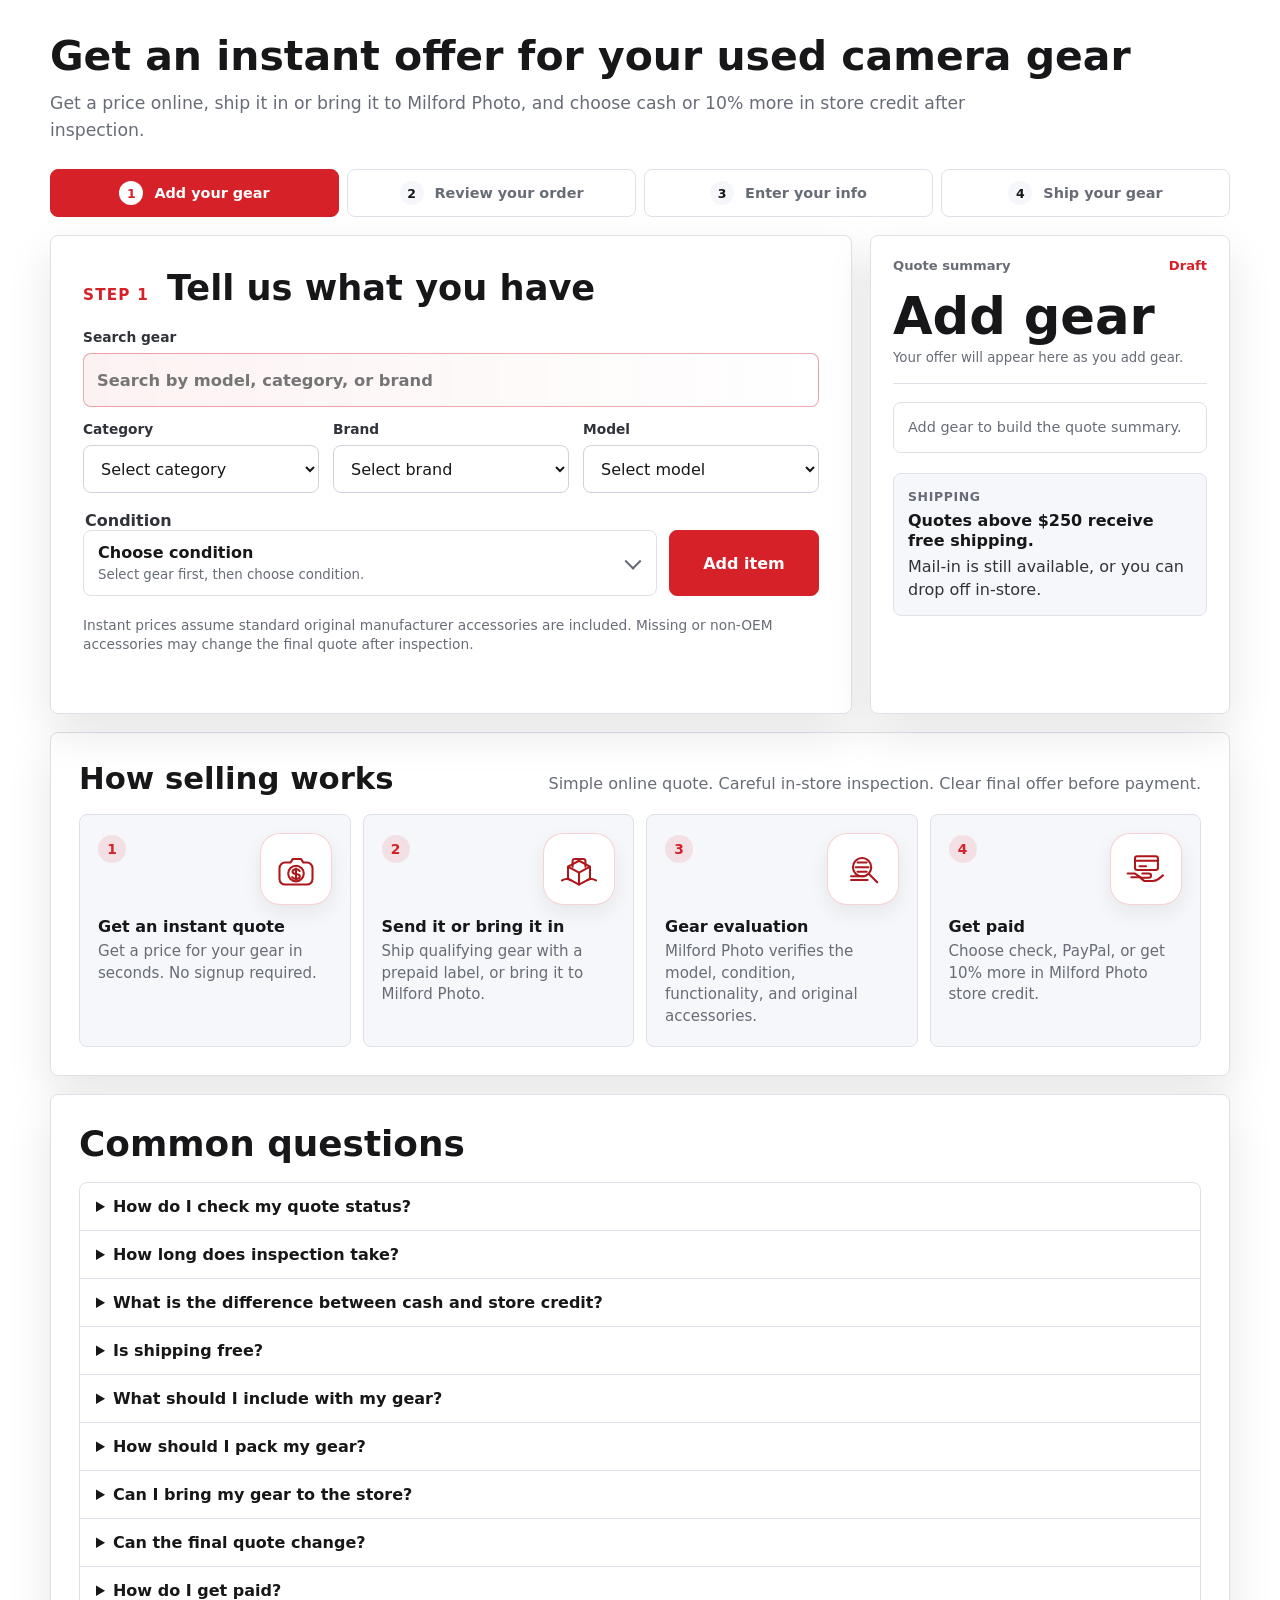
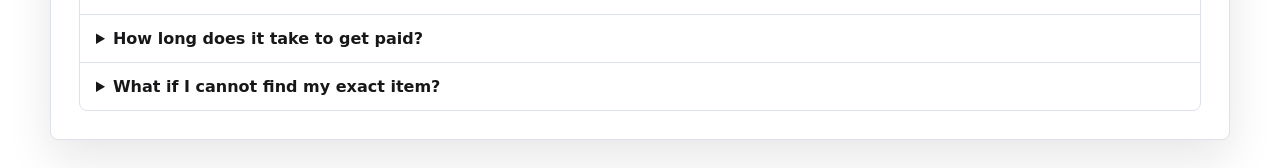
==== commit 02676972: "Move quote status link into FAQ" ====
--- a/index.html
+++ b/index.html
@@ -18,9 +18,6 @@
             <p class="intro" id="app-intro">
               Get a price online, ship it in or bring it to Milford Photo, and choose cash or 10% more in store credit after inspection.
             </p>
-            <p class="quote-status-entry">
-              <a href="./quote-status.html">Check quote status</a>
-            </p>
           </div>
         </header>
 
@@ -377,6 +374,10 @@
           </div>
 
           <div class="sell-faq">
+            <details>
+              <summary>How do I check my quote status?</summary>
+              <p>Use the <a href="./quote-status.html">Check quote status</a> page with your quote number and email address to get a secure status link.</p>
+            </details>
             <details>
               <summary>How long does inspection take?</summary>
               <p>Your gear is typically evaluated within 1-2 business days after it arrives at Milford Photo. When evaluation is complete, you will receive an email with your final quote.</p>
--- a/styles.css
+++ b/styles.css
@@ -100,17 +100,6 @@
   line-height: 1.6;
 }
 
-.quote-status-entry {
-  margin: 12px 0 0;
-}
-
-.quote-status-entry a {
-  color: var(--blue);
-  font-weight: 850;
-  text-decoration: underline;
-  text-underline-offset: 3px;
-}
-
 .quick-steps-panel {
   display: grid;
   gap: 18px;
@@ -399,6 +388,13 @@
 .sell-faq p {
   padding: 14px 16px;
   background: var(--soft);
+}
+
+.sell-faq a {
+  color: var(--blue);
+  font-weight: 850;
+  text-decoration: underline;
+  text-underline-offset: 3px;
 }
 
 .form-step {
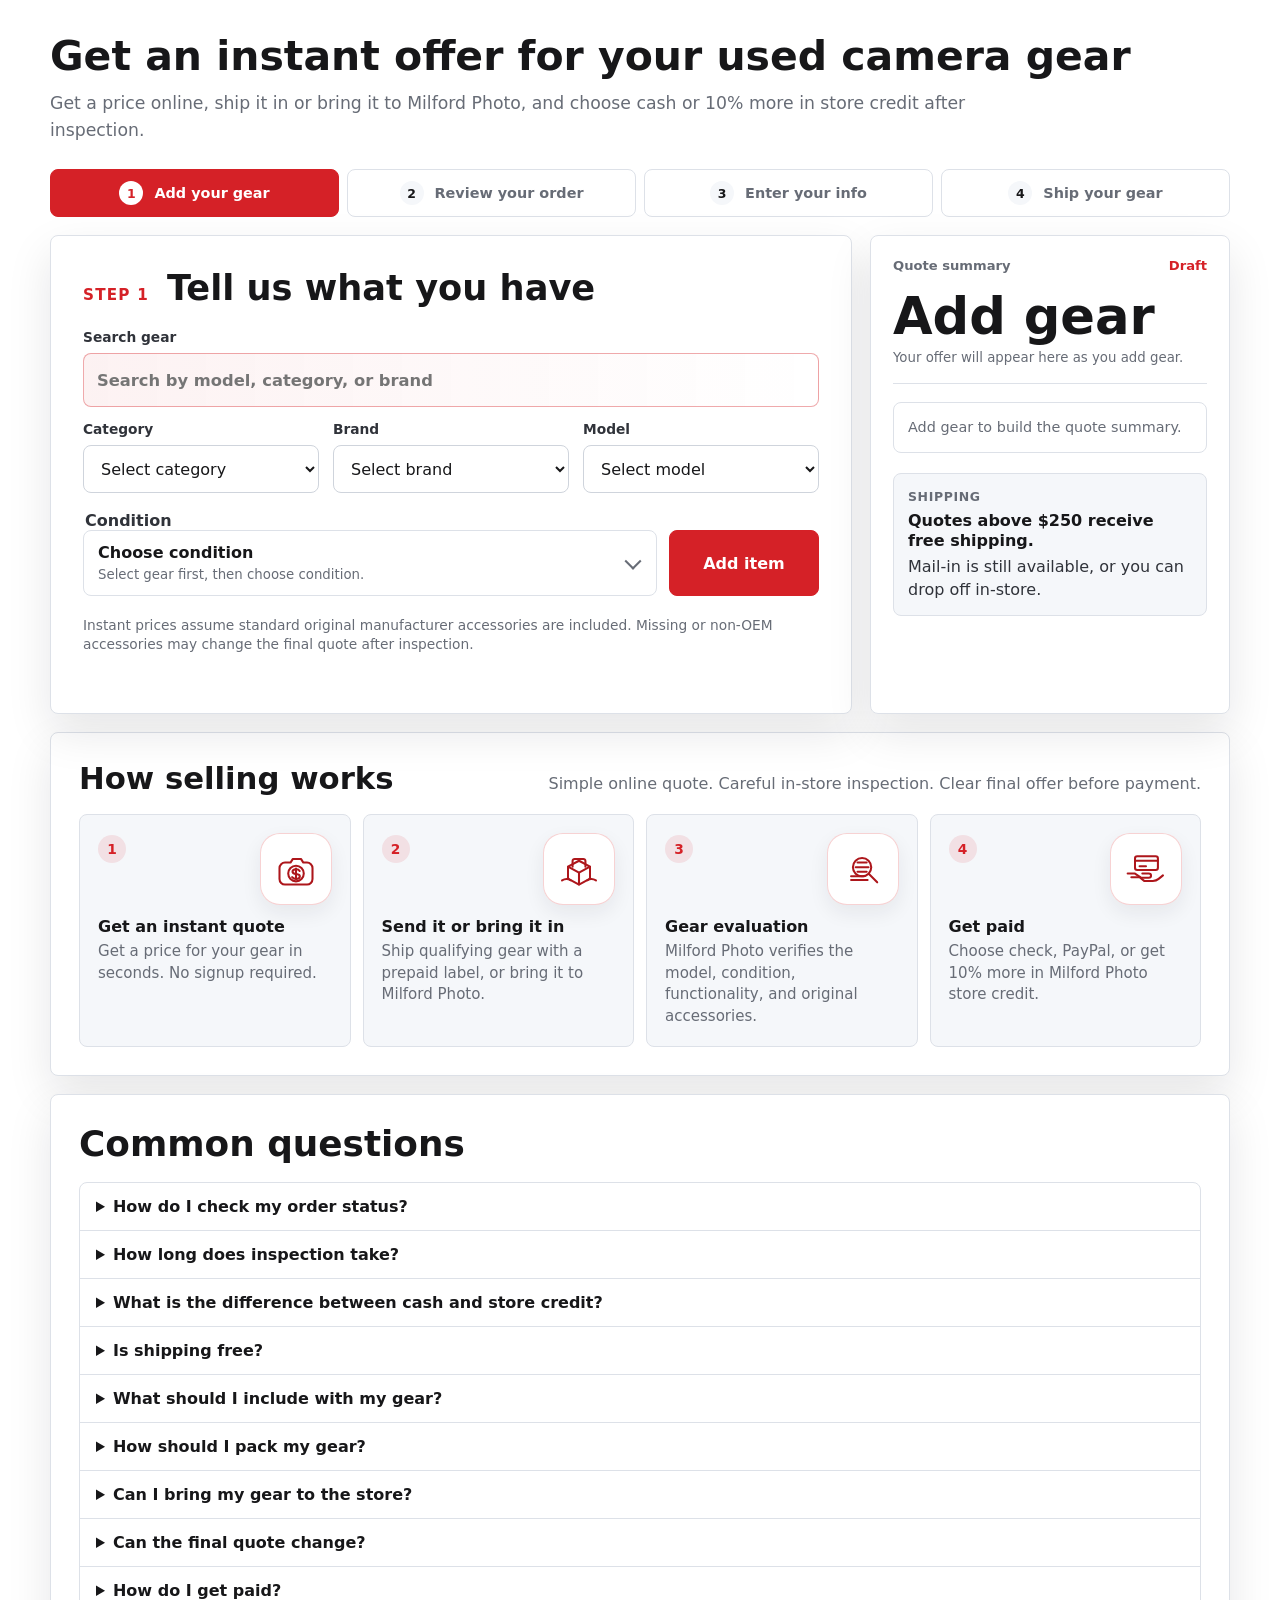
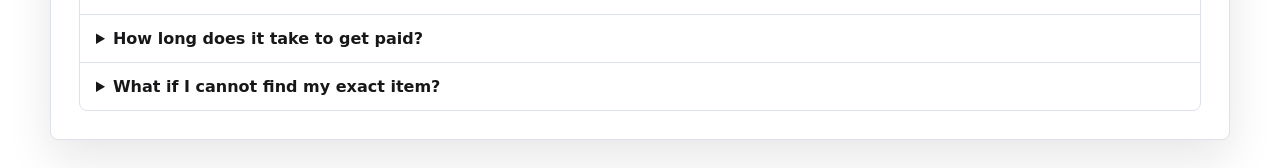
==== commit 9ce2d4d0: "Add shipping label confirmation step" ====
--- a/index.html
+++ b/index.html
@@ -7,7 +7,7 @@
     <meta name="description" content="Milford Photo used equipment quote widget." />
     <meta name="robots" content="noindex,nofollow" />
     <link rel="icon" href="data:," />
-    <link rel="stylesheet" href="./styles.css?v=20260614-status-workflow" />
+    <link rel="stylesheet" href="./styles.css?v=20260614-shipping-confirmation" />
   </head>
   <body>
     <main class="mp-used-app" id="app">
@@ -240,6 +240,39 @@
                 </label>
               </div>
 
+              <section class="shipping-review-card" id="shipping-review-card" aria-labelledby="shipping-review-title" hidden>
+                <div class="shipping-review-heading">
+                  <div>
+                    <p>Before we create the label</p>
+                    <h3 id="shipping-review-title">Confirm your shipping details</h3>
+                  </div>
+                  <button class="text-action" type="button" id="edit-shipping-details">Edit</button>
+                </div>
+                <p class="shipping-review-copy">Milford Photo will use this contact information and ship-from address for the prepaid label.</p>
+                <dl class="shipping-review-list">
+                  <div>
+                    <dt>Name</dt>
+                    <dd id="shipping-review-name">-</dd>
+                  </div>
+                  <div>
+                    <dt>Email</dt>
+                    <dd id="shipping-review-email">-</dd>
+                  </div>
+                  <div>
+                    <dt>Phone</dt>
+                    <dd id="shipping-review-phone">-</dd>
+                  </div>
+                  <div class="shipping-review-address">
+                    <dt>Ship-from address</dt>
+                    <dd id="shipping-review-address">-</dd>
+                  </div>
+                </dl>
+                <label class="shipping-confirmation">
+                  <input id="shipping-confirmed" type="checkbox" />
+                  <span>I confirm this is the address where I will ship from.</span>
+                </label>
+              </section>
+
               <label class="consent">
                 <input id="terms" type="checkbox" required />
                 <span>I understand the offer is pending Milford Photo inspection and may be adjusted after verification.</span>
@@ -375,8 +408,8 @@
 
           <div class="sell-faq">
             <details>
-              <summary>How do I check my quote status?</summary>
-              <p>Use the <a href="./quote-status.html">Check quote status</a> page with your quote number and email address to get a secure status link.</p>
+              <summary>How do I check my order status?</summary>
+              <p>Use the <a href="./quote-status.html">Check order status</a> page with your quote number and email address to get a secure status link.</p>
             </details>
             <details>
               <summary>How long does inspection take?</summary>
@@ -464,6 +497,6 @@
     <script src="./catalog-modern-supplement.js?v=20260610-condition-required"></script>
     <script src="./catalog.js?v=20260610-condition-required"></script>
     <script src="./product-images.js?v=20260610-product-images-640b57d"></script>
-    <script src="./app.js?v=20260613-print-quote"></script>
+    <script src="./app.js?v=20260614-shipping-confirmation"></script>
   </body>
 </html>
--- a/styles.css
+++ b/styles.css
@@ -2159,6 +2159,102 @@
   padding-top: 2px;
 }
 
+.shipping-review-card {
+  display: grid;
+  gap: 14px;
+  margin: 18px 0;
+  padding: 16px;
+  border: 1px solid rgba(20, 122, 80, 0.28);
+  border-radius: var(--radius);
+  background: rgba(20, 122, 80, 0.07);
+}
+
+.shipping-review-card[hidden] {
+  display: none;
+}
+
+.shipping-review-heading {
+  display: flex;
+  gap: 14px;
+  align-items: start;
+  justify-content: space-between;
+}
+
+.shipping-review-heading p {
+  margin: 0 0 4px;
+  color: var(--green);
+  font-size: 0.74rem;
+  font-weight: 850;
+  letter-spacing: 0.08em;
+  line-height: 1.2;
+  text-transform: uppercase;
+}
+
+.shipping-review-heading h3 {
+  margin: 0;
+  font-size: 1.18rem;
+  line-height: 1.15;
+}
+
+.shipping-review-copy {
+  margin: 0;
+  color: var(--ink-soft);
+  line-height: 1.45;
+}
+
+.shipping-review-list {
+  display: grid;
+  grid-template-columns: repeat(2, minmax(0, 1fr));
+  gap: 10px;
+  margin: 0;
+}
+
+.shipping-review-list div {
+  display: grid;
+  gap: 4px;
+  padding: 12px;
+  border: 1px solid rgba(20, 122, 80, 0.18);
+  border-radius: 8px;
+  background: #ffffff;
+}
+
+.shipping-review-list .shipping-review-address {
+  grid-column: 1 / -1;
+}
+
+.shipping-review-list dt {
+  color: var(--muted);
+  font-size: 0.74rem;
+  font-weight: 850;
+  letter-spacing: 0.04em;
+  text-transform: uppercase;
+}
+
+.shipping-review-list dd {
+  margin: 0;
+  color: var(--ink);
+  font-weight: 760;
+  line-height: 1.35;
+  overflow-wrap: anywhere;
+  white-space: pre-line;
+}
+
+.shipping-confirmation {
+  display: flex;
+  gap: 10px;
+  align-items: flex-start;
+  margin: 0;
+  color: var(--ink);
+  font-weight: 780;
+  line-height: 1.4;
+}
+
+.shipping-confirmation input {
+  width: auto;
+  min-height: auto;
+  margin-top: 2px;
+}
+
 .staff-intake-address-fields {
   margin: 2px 0 18px;
   padding: 14px;
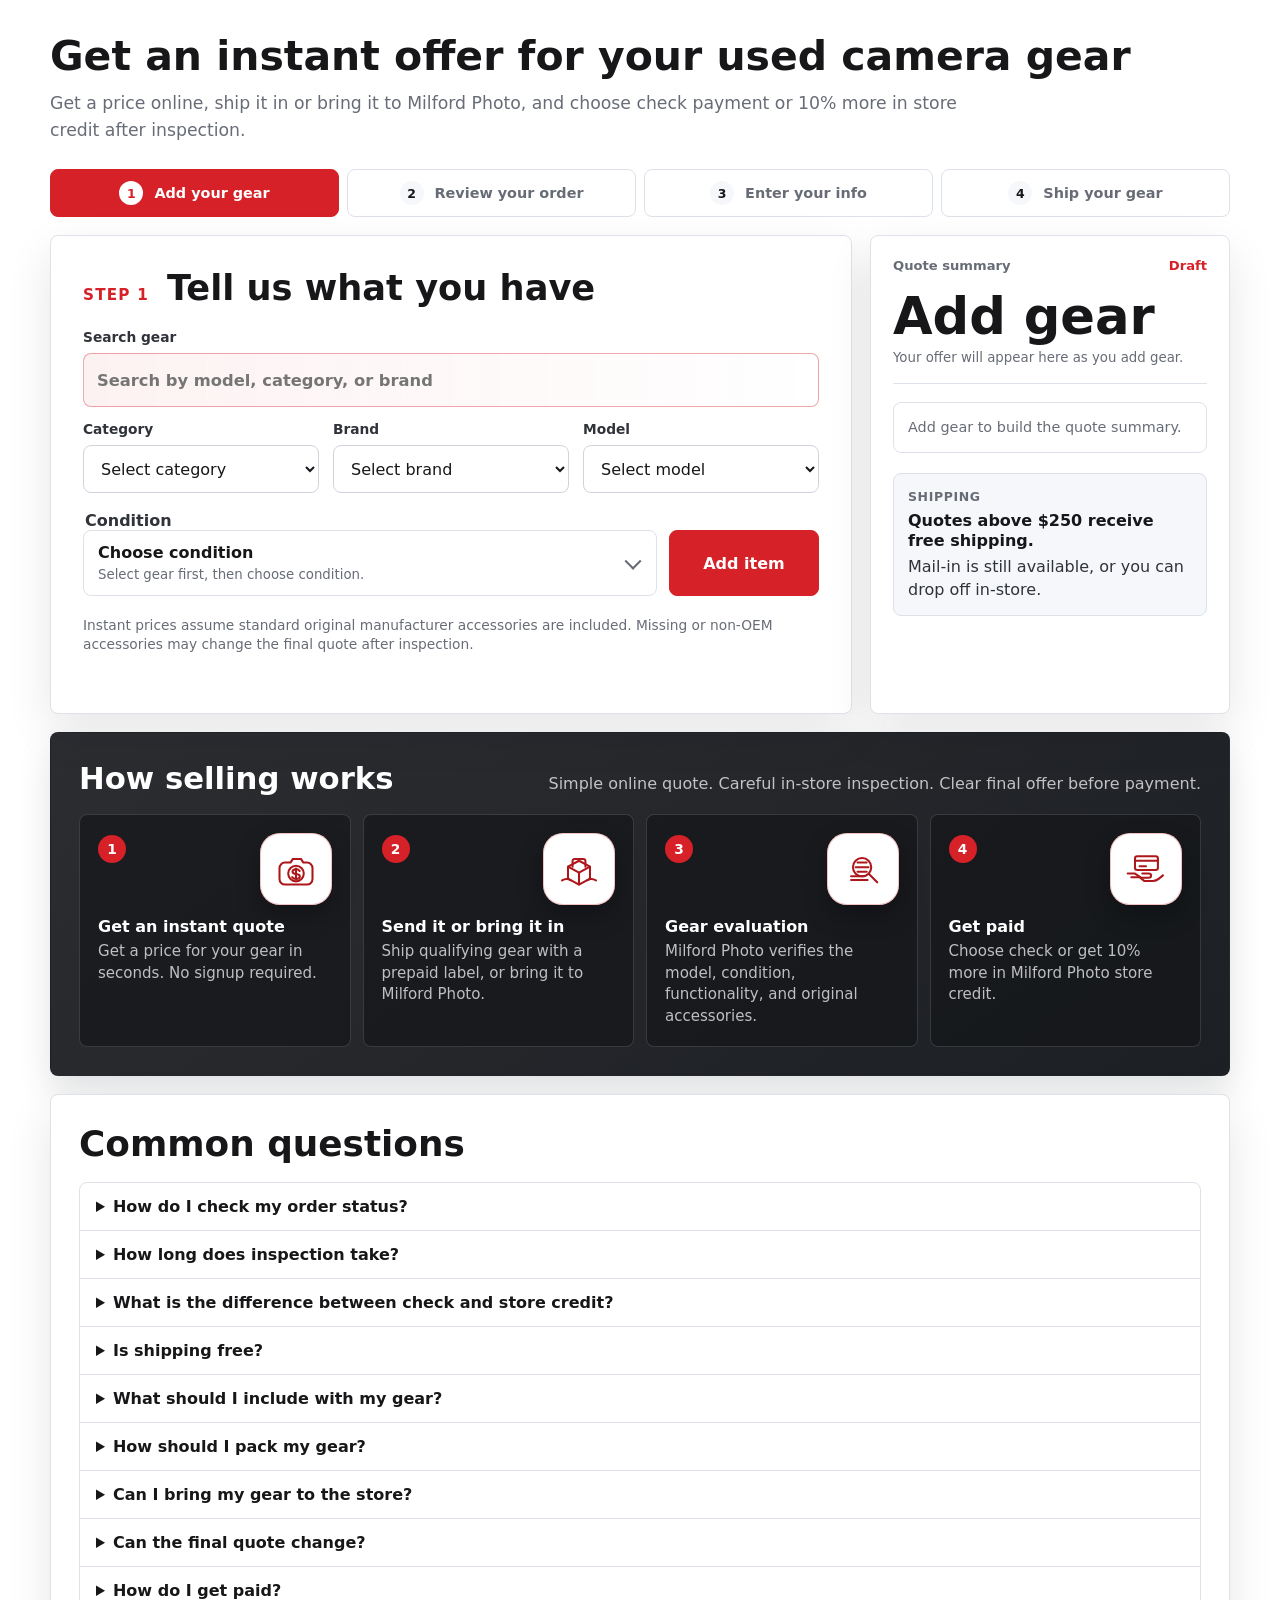
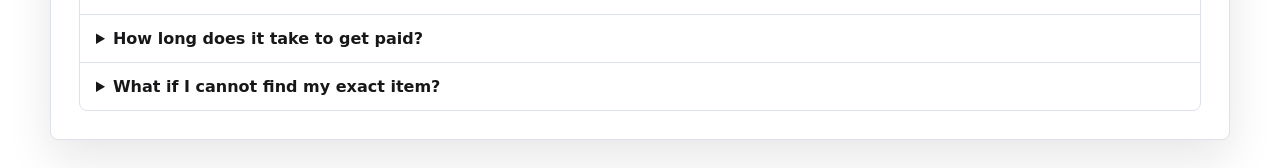
==== commit 5b882217: "Remove PayPal and cash wording from used gear flow" ====
--- a/index.html
+++ b/index.html
@@ -7,7 +7,7 @@
     <meta name="description" content="Milford Photo used equipment quote widget." />
     <meta name="robots" content="noindex,nofollow" />
     <link rel="icon" href="data:," />
-    <link rel="stylesheet" href="./styles.css?v=20260614-shipping-confirmation" />
+    <link rel="stylesheet" href="./styles.css?v=20260618-summary-credit" />
   </head>
   <body>
     <main class="mp-used-app" id="app">
@@ -16,7 +16,7 @@
           <div>
             <h1 id="app-title">Get an instant offer for your used camera gear</h1>
             <p class="intro" id="app-intro">
-              Get a price online, ship it in or bring it to Milford Photo, and choose cash or 10% more in store credit after inspection.
+              Get a price online, ship it in or bring it to Milford Photo, and choose check payment or 10% more in store credit after inspection.
             </p>
           </div>
         </header>
@@ -115,7 +115,7 @@
                   <label class="choice-card condition-option-card">
                     <input type="radio" name="condition" value="well_used" />
                     <strong>Well Used</strong>
-                    <span>Heavy wear or missing parts, but still usable.</span>
+                    <span>Heavy cosmetic wear, but in good working order.</span>
                   </label>
                   <label class="choice-card condition-option-card">
                     <input type="radio" name="condition" value="heavily_used" />
@@ -147,7 +147,7 @@
               <div class="quote-message" id="quote-message"></div>
 
               <div class="form-actions">
-                <button class="secondary-action" type="button" data-step-target="gear">Edit gear</button>
+                <button class="secondary-action" type="button" data-step-target="gear">Add gear</button>
                 <button class="primary-action" type="button" data-step-target="details" id="accept-quote">Continue</button>
               </div>
             </section>
@@ -244,15 +244,15 @@
                 <div class="shipping-review-heading">
                   <div>
                     <p>Before we create the label</p>
-                    <h3 id="shipping-review-title">Confirm your shipping details</h3>
+                    <h3 id="shipping-review-title">Confirm your information</h3>
                   </div>
                   <button class="text-action" type="button" id="edit-shipping-details">Edit</button>
                 </div>
-                <p class="shipping-review-copy">Milford Photo will use this contact information and ship-from address for the prepaid label.</p>
+                <p class="shipping-review-copy">Milford Photo will use this address for your prepaid label, mailed payments, and any gear that needs to be returned.</p>
                 <dl class="shipping-review-list">
-                  <div>
-                    <dt>Name</dt>
-                    <dd id="shipping-review-name">-</dd>
+                  <div class="shipping-review-address">
+                    <dt>Address</dt>
+                    <dd id="shipping-review-address">-</dd>
                   </div>
                   <div>
                     <dt>Email</dt>
@@ -262,21 +262,12 @@
                     <dt>Phone</dt>
                     <dd id="shipping-review-phone">-</dd>
                   </div>
-                  <div class="shipping-review-address">
-                    <dt>Ship-from address</dt>
-                    <dd id="shipping-review-address">-</dd>
-                  </div>
                 </dl>
                 <label class="shipping-confirmation">
                   <input id="shipping-confirmed" type="checkbox" />
-                  <span>I confirm this is the address where I will ship from.</span>
+                  <span>I confirm this is the address I will ship from and where I would like a payment sent.</span>
                 </label>
               </section>
-
-              <label class="consent">
-                <input id="terms" type="checkbox" required />
-                <span>I understand the offer is pending Milford Photo inspection and may be adjusted after verification.</span>
-              </label>
 
               <div class="form-actions">
                 <button class="secondary-action" type="button" data-step-target="quote">Back</button>
@@ -289,7 +280,7 @@
                 <p class="done-reference" id="done-reference">Quote received</p>
                 <h2 id="done-title">Next steps for your quote</h2>
                 <p id="done-copy"></p>
-                <div class="done-actions" aria-label="Quote documents">
+                <div class="done-actions" id="done-actions" aria-label="Quote documents">
                   <button class="secondary-action" type="button" id="print-quote">Print packing quote</button>
                   <a class="label-link" id="label-link" href="#" target="_blank" rel="noreferrer" hidden>Print shipping label</a>
                 </div>
@@ -307,11 +298,6 @@
             <div class="summary-price">
               <span id="summary-cash">Add gear</span>
               <small id="summary-subtitle">Your offer will appear here as you add gear.</small>
-
-              <div class="summary-credit-card" id="summary-credit-card" hidden>
-                <span>Get 10% more with store credit</span>
-                <strong id="summary-credit-feature">-</strong>
-              </div>
             </div>
 
             <div class="cart-list" id="cart-list"></div>
@@ -395,7 +381,7 @@
               </div>
               <div class="quick-step-copy">
                 <h3>Get paid</h3>
-                <p>Choose check, PayPal, or get 10% more in Milford Photo store credit.</p>
+                <p>Choose check or get 10% more in Milford Photo store credit.</p>
               </div>
             </article>
           </div>
@@ -416,8 +402,8 @@
               <p>Your gear is typically evaluated within 1-2 business days after it arrives at Milford Photo. When evaluation is complete, you will receive an email with your final quote.</p>
             </details>
             <details>
-              <summary>What is the difference between cash and store credit?</summary>
-              <p>The cash offer is the amount Milford Photo can pay by check or PayPal after inspection. Store credit gives you 10% more and is available right after your final quote is accepted, so you can use it toward a Milford Photo purchase without waiting for a PayPal payment or mailed check.</p>
+              <summary>What is the difference between check and store credit?</summary>
+              <p>The dollar offer is the amount Milford Photo can pay by check after inspection. Store credit gives you 10% more and is available right after your final quote is accepted, so you can use it toward a Milford Photo purchase without waiting for a mailed check.</p>
             </details>
             <details>
               <summary>Is shipping free?</summary>
@@ -445,7 +431,7 @@
             </details>
             <details>
               <summary>How long does it take to get paid?</summary>
-              <p>Store credit is available right after your final quote is accepted. PayPal payments are issued within 1-2 business days and usually appear in your PayPal account once PayPal marks the payment completed. PayPal may review or hold some payments depending on the account. If you choose check, Milford Photo mails it within 1-2 business days.</p>
+              <p>Store credit is available right after your final quote is accepted. If you choose check, Milford Photo mails it within 1-2 business days after the accepted gear is processed.</p>
             </details>
             <details>
               <summary>What if I cannot find my exact item?</summary>
@@ -479,7 +465,7 @@
           </article>
           <article>
             <h3>Well Used</h3>
-            <p>Heavy wear, rough cosmetics, or missing non-critical parts, but still usable.</p>
+            <p>Heavy cosmetic wear from regular use, but in good working order with no major functional problems.</p>
           </article>
           <article>
             <h3>Heavily Used</h3>
@@ -496,7 +482,7 @@
     <script src="./catalog-leica-hasselblad.js?v=20260610-condition-required"></script>
     <script src="./catalog-modern-supplement.js?v=20260610-condition-required"></script>
     <script src="./catalog.js?v=20260610-condition-required"></script>
-    <script src="./product-images.js?v=20260610-product-images-640b57d"></script>
-    <script src="./app.js?v=20260614-shipping-confirmation"></script>
+    <script src="./product-images.js?v=20260616-product-images-cleanup-2"></script>
+    <script src="./app.js?v=20260619-image-print-fix"></script>
   </body>
 </html>
--- a/styles.css
+++ b/styles.css
@@ -105,10 +105,12 @@
   gap: 18px;
   margin: 18px 0 0;
   padding: clamp(18px, 3vw, 28px);
-  border: 1px solid var(--line);
-  border-radius: var(--radius);
-  background: var(--surface);
-  box-shadow: var(--shadow);
+  border: 1px solid rgba(22, 28, 38, 0.16);
+  border-radius: var(--radius);
+  background:
+    linear-gradient(145deg, #2b2d31 0%, #24262a 52%, #1c1f24 100%);
+  color: #ffffff;
+  box-shadow: 0 16px 34px rgba(10, 15, 24, 0.12);
 }
 
 .quick-steps-heading {
@@ -128,7 +130,7 @@
   flex: 0 0 auto;
   max-width: none;
   margin: 0;
-  color: var(--muted);
+  color: rgba(255, 255, 255, 0.72);
   line-height: 1.45;
   white-space: nowrap;
 }
@@ -146,13 +148,13 @@
   align-content: start;
   min-height: 190px;
   padding: 18px;
-  border: 1px solid var(--line);
-  border-radius: var(--radius);
-  background: var(--soft);
+  border: 1px solid rgba(255, 255, 255, 0.14);
+  border-radius: var(--radius);
+  background: rgba(18, 20, 24, 0.62);
 }
 
 .quick-steps-grid article:first-child {
-  border-left: 1px solid var(--line);
+  border-left: 1px solid rgba(255, 255, 255, 0.14);
   padding-left: 18px;
 }
 
@@ -171,8 +173,8 @@
   height: 28px;
   place-items: center;
   border-radius: 999px;
-  background: rgba(213, 33, 39, 0.1);
-  color: var(--mp-red);
+  background: var(--mp-red);
+  color: #ffffff;
   font-size: 0.86rem;
   font-weight: 850;
 }
@@ -186,8 +188,8 @@
   background: #fff;
   color: var(--mp-red-dark);
   box-shadow:
-    inset 0 0 0 1px rgba(213, 33, 39, 0.2),
-    0 8px 20px rgba(22, 28, 38, 0.07);
+    inset 0 0 0 1px rgba(213, 33, 39, 0.28),
+    0 10px 24px rgba(0, 0, 0, 0.28);
   fill: none;
   stroke: currentColor;
   stroke-width: 2.25;
@@ -208,7 +210,7 @@
 
 .quick-steps-grid p {
   margin: 0;
-  color: var(--muted);
+  color: rgba(255, 255, 255, 0.72);
   font-size: 0.94rem;
   line-height: 1.45;
 }
@@ -638,20 +640,17 @@
 
 .gear-search-thumb.is-brand-logo,
 .product-thumb.is-brand-logo {
-  display: flex;
-  align-items: center;
-  justify-content: center;
-  color: #111217;
-  font-size: 0.68rem;
-  font-weight: 900;
-  line-height: 1.05;
-  text-align: center;
+  display: grid;
+  place-items: center;
+  border: 1px solid var(--line);
+  border-radius: 8px;
+  background: #ffffff;
+  color: rgba(103, 108, 118, 0.64);
 }
 
 .gear-search-thumb.is-brand-logo span,
 .product-thumb.is-brand-logo span {
-  max-width: 100%;
-  overflow-wrap: anywhere;
+  display: none;
 }
 
 .brand-logo-canon {
@@ -670,7 +669,9 @@
 }
 
 .gear-search-thumb.is-placeholder::after,
-.product-thumb.is-placeholder::after {
+.product-thumb.is-placeholder::after,
+.gear-search-thumb.is-brand-logo::after,
+.product-thumb.is-brand-logo::after {
   content: "";
   display: block;
   width: 20px;
@@ -1153,6 +1154,27 @@
   text-decoration: none;
 }
 
+.document-action-marker {
+  display: inline-flex;
+  flex: 0 0 auto;
+  width: 24px;
+  height: 24px;
+  align-items: center;
+  justify-content: center;
+  margin-right: 9px;
+  border-radius: 999px;
+  background: #ffffff;
+  color: var(--mp-red);
+  font-size: 0.78rem;
+  font-weight: 900;
+  line-height: 1;
+}
+
+.secondary-action .document-action-marker {
+  border: 1px solid #f3b5b8;
+  background: #fff5f5;
+}
+
 .primary-action {
   border: 1px solid var(--mp-red);
   background: var(--mp-red);
@@ -1178,6 +1200,17 @@
 .staff-intake-add-action {
   width: 100%;
   min-width: 0;
+}
+
+.staff-intake-finalize-action {
+  width: 100%;
+  min-width: 0;
+}
+
+#staff-intake-included-section .staff-intake-actions {
+  display: grid;
+  grid-template-columns: 1fr;
+  gap: 10px;
 }
 
 .summary-panel {
@@ -1221,10 +1254,13 @@
 
 .summary-credit-card {
   display: grid;
-  gap: 3px;
+  gap: 6px;
   margin-top: 14px;
-  padding: 0 0 0 12px;
-  border-left: 3px solid var(--mp-red);
+  padding: 12px 14px;
+  border: 1px solid rgba(213, 33, 39, 0.22);
+  border-left: 4px solid var(--mp-red);
+  border-radius: var(--radius);
+  background: rgba(213, 33, 39, 0.065);
   color: var(--ink);
 }
 
@@ -1242,7 +1278,7 @@
 
 .summary-credit-card strong {
   color: var(--ink);
-  font-size: 1.45rem;
+  font-size: 1.55rem;
   line-height: 1;
 }
 
@@ -1533,7 +1569,27 @@
 
 .staff-intake-cart-image.is-brand-logo,
 .staff-intake-quote-image.is-brand-logo {
-  font-size: 0.78rem;
+  display: grid;
+  place-items: center;
+  border: 1px solid var(--line);
+  border-radius: 8px;
+  background: #ffffff;
+  font-size: 0;
+}
+
+.staff-intake-cart-image.is-brand-logo span,
+.staff-intake-quote-image.is-brand-logo span {
+  display: none;
+}
+
+.staff-intake-cart-image.is-brand-logo::after,
+.staff-intake-quote-image.is-brand-logo::after {
+  content: "";
+  display: block;
+  width: 24px;
+  height: 17px;
+  border: 2px solid rgba(103, 108, 118, 0.45);
+  border-radius: 4px;
 }
 
 .staff-intake-remove-item {
@@ -1722,7 +1778,34 @@
 }
 
 .staff-intake-summary-list {
-  margin-bottom: 0;
+  margin: 0;
+}
+
+.staff-intake-summary-list div {
+  display: grid;
+  grid-template-columns: minmax(92px, max-content) minmax(0, 1fr);
+  gap: 8px 14px;
+  align-items: start;
+  padding: 12px 14px;
+  border: 1px solid rgba(35, 77, 125, 0.14);
+  border-radius: var(--radius);
+  background: rgba(255, 255, 255, 0.46);
+}
+
+.staff-intake-summary-list dt {
+  color: var(--ink-soft);
+  font-size: 0.78rem;
+  font-weight: 850;
+  letter-spacing: 0.04em;
+  line-height: 1.35;
+  text-transform: uppercase;
+}
+
+.staff-intake-summary-list dd {
+  margin: 0;
+  color: var(--ink);
+  font-size: 0.92rem;
+  line-height: 1.4;
 }
 
 .staff-intake-reference-details {
@@ -1857,6 +1940,11 @@
   text-align: right;
 }
 
+.final-item-price.is-return {
+  border-left-color: rgba(213, 33, 39, 0.32);
+  color: var(--mp-red);
+}
+
 .final-item-price span {
   color: var(--muted);
   font-size: 0.72rem;
@@ -1871,9 +1959,41 @@
   line-height: 1;
 }
 
+.final-item-price .final-return-label {
+  color: var(--mp-red);
+  text-transform: uppercase;
+}
+
 .final-item-price small {
   color: var(--muted);
   line-height: 1.35;
+}
+
+.final-credit-card {
+  display: grid;
+  width: min(100%, 240px);
+  gap: 6px;
+  padding: 10px 12px;
+  border: 1px solid rgba(213, 33, 39, 0.22);
+  border-left: 4px solid var(--mp-red);
+  border-radius: var(--radius);
+  background: rgba(213, 33, 39, 0.065);
+  color: var(--ink);
+}
+
+.final-credit-card span {
+  color: var(--mp-red);
+  font-size: 0.7rem;
+  font-weight: 850;
+  letter-spacing: 0.06em;
+  line-height: 1.2;
+  text-transform: uppercase;
+}
+
+.final-credit-card strong {
+  color: var(--ink);
+  font-size: clamp(1.15rem, 2.1vw, 1.45rem);
+  line-height: 1;
 }
 
 .final-item-header {
@@ -1922,6 +2042,33 @@
   font-weight: 850;
 }
 
+.final-item-image {
+  display: block;
+  width: 74px;
+  height: 74px;
+  flex: 0 0 74px;
+  object-fit: contain;
+}
+
+.final-item-image.is-placeholder {
+  display: grid;
+  place-items: center;
+  border: 1px solid var(--line);
+  border-radius: 8px;
+  background:
+    linear-gradient(135deg, rgba(35, 77, 125, 0.08), rgba(213, 33, 39, 0.04)),
+    #ffffff;
+}
+
+.final-item-image.is-placeholder::after {
+  content: "";
+  display: block;
+  width: 28px;
+  height: 21px;
+  border: 2px solid rgba(103, 108, 118, 0.42);
+  border-radius: 6px;
+}
+
 .final-adjustment {
   border: 1px solid var(--line);
   border-radius: var(--radius);
@@ -2080,6 +2227,21 @@
   line-height: 1;
 }
 
+.final-payout-total .final-credit-card {
+  width: min(100%, 250px);
+  margin-top: 6px;
+}
+
+.final-payout-total .final-credit-card.is-selected {
+  background: rgba(20, 122, 80, 0.08);
+  border-color: rgba(20, 122, 80, 0.22);
+  border-left-color: var(--green);
+}
+
+.final-payout-total .final-credit-card.is-selected span {
+  color: var(--green);
+}
+
 .final-payout-total b {
   color: var(--ink-soft);
 }
@@ -2093,7 +2255,51 @@
 }
 
 .payout-grid {
-  grid-template-columns: repeat(3, minmax(0, 1fr));
+  grid-template-columns: repeat(2, minmax(0, 1fr));
+}
+
+.final-address-note,
+.final-faq {
+  border: 1px solid var(--line);
+  border-radius: var(--radius);
+  background: #ffffff;
+  padding: 14px;
+}
+
+.final-address-note {
+  display: grid;
+  gap: 8px;
+  color: var(--ink-soft);
+}
+
+.final-address-note strong {
+  color: var(--ink);
+}
+
+.final-address-note p {
+  margin: 0;
+}
+
+.final-address-note > div {
+  display: grid;
+  gap: 4px;
+  padding-top: 4px;
+  color: var(--ink);
+  font-weight: 760;
+}
+
+.final-address-note span {
+  white-space: pre-line;
+}
+
+.final-faq {
+  display: grid;
+  gap: 10px;
+}
+
+.final-faq h2 {
+  margin: 0;
+  font-size: clamp(1.25rem, 2vw, 1.6rem);
 }
 
 .final-summary-list {
@@ -2204,22 +2410,20 @@
 
 .shipping-review-list {
   display: grid;
-  grid-template-columns: repeat(2, minmax(0, 1fr));
-  gap: 10px;
+  gap: 12px;
   margin: 0;
 }
 
 .shipping-review-list div {
   display: grid;
-  gap: 4px;
-  padding: 12px;
-  border: 1px solid rgba(20, 122, 80, 0.18);
-  border-radius: 8px;
-  background: #ffffff;
-}
-
-.shipping-review-list .shipping-review-address {
-  grid-column: 1 / -1;
+  gap: 5px;
+  padding: 0 0 12px;
+  border-bottom: 1px solid rgba(20, 122, 80, 0.18);
+}
+
+.shipping-review-list div:last-child {
+  padding-bottom: 0;
+  border-bottom: 0;
 }
 
 .shipping-review-list dt {
@@ -2233,7 +2437,7 @@
 .shipping-review-list dd {
   margin: 0;
   color: var(--ink);
-  font-weight: 760;
+  font-weight: 720;
   line-height: 1.35;
   overflow-wrap: anywhere;
   white-space: pre-line;
@@ -2261,6 +2465,15 @@
   border: 1px solid var(--line);
   border-radius: var(--radius);
   background: var(--soft);
+}
+
+.staff-intake-delivery-grid {
+  margin: 2px 0 18px;
+}
+
+.staff-intake-address-fields.is-required {
+  border-color: rgba(35, 77, 125, 0.42);
+  background: #f8fbff;
 }
 
 .staff-intake-address-fields .field:last-child {
@@ -2314,9 +2527,9 @@
   display: grid;
   gap: 16px;
   padding: 22px;
-  border: 1px solid rgba(20, 122, 80, 0.22);
-  border-radius: var(--radius);
-  background: rgba(20, 122, 80, 0.08);
+  border: 1px solid var(--line);
+  border-radius: var(--radius);
+  background: #ffffff;
 }
 
 .done-panel .done-reference {
@@ -2362,9 +2575,9 @@
   display: grid;
   gap: 12px;
   padding: 16px;
-  border: 1px solid rgba(20, 122, 80, 0.18);
-  border-radius: var(--radius);
-  background: rgba(255, 255, 255, 0.72);
+  border: 1px solid var(--line);
+  border-radius: var(--radius);
+  background: #ffffff;
 }
 
 .done-next-steps h3 {
@@ -2452,6 +2665,14 @@
   gap: 6px;
 }
 
+.done-roadmap-actions-slot {
+  margin-top: 8px;
+}
+
+.done-roadmap-actions-slot:empty {
+  display: none;
+}
+
 .done-roadmap-copy h4 {
   margin: 0;
   font-size: clamp(1.2rem, 2vw, 1.7rem);
@@ -2631,6 +2852,21 @@
 
 .label-link:hover {
   background: var(--mp-red-dark);
+}
+
+.label-link.is-disabled,
+.label-link.is-disabled:hover {
+  border-color: var(--line);
+  background: #ffffff;
+  color: var(--muted);
+  cursor: not-allowed;
+  pointer-events: none;
+}
+
+.label-link.is-disabled .document-action-marker {
+  border: 1px solid var(--line);
+  background: #f6f7f9;
+  color: var(--muted);
 }
 
 @media (max-width: 640px) {
@@ -2764,12 +3000,12 @@
   .quick-steps-grid article {
     min-height: 0;
     padding: 16px;
-    border: 1px solid var(--line);
+    border: 1px solid rgba(255, 255, 255, 0.14);
     border-radius: var(--radius);
   }
 
   .quick-steps-grid article:first-child {
-    border: 1px solid var(--line);
+    border: 1px solid rgba(255, 255, 255, 0.14);
     padding-left: 16px;
   }
 
@@ -3000,6 +3236,35 @@
   display: grid;
   gap: 3px;
   min-width: 0;
+}
+
+.staff-toolbar-actions {
+  display: flex !important;
+  flex-wrap: wrap;
+  justify-content: flex-end;
+  gap: 8px;
+}
+
+.staff-history-action {
+  min-height: 40px;
+  min-width: 78px;
+  padding-inline: 14px;
+}
+
+.staff-bug-report-link {
+  display: inline-flex;
+  width: fit-content;
+  margin-top: 4px;
+  color: var(--blue);
+  font-size: 0.82rem;
+  font-weight: 850;
+  text-decoration: underline;
+  text-underline-offset: 3px;
+}
+
+.staff-bug-report-link:hover,
+.staff-bug-report-link:focus-visible {
+  color: var(--mp-red);
 }
 
 .staff-error {
@@ -3048,6 +3313,10 @@
   .staff-toolbar {
     display: grid;
     grid-template-columns: 1fr;
+  }
+
+  .staff-toolbar-actions {
+    justify-content: flex-start;
   }
 }
 
@@ -3249,17 +3518,53 @@
 .staff-order-contact {
   display: grid;
   gap: 2px;
-  margin-top: 12px;
   color: var(--ink-soft);
   font-size: 0.9rem;
   line-height: 1.35;
 }
 
+.staff-order-contact-card {
+  display: grid;
+  gap: 10px;
+  max-width: 640px;
+  margin-top: 12px;
+}
+
+.staff-order-contact-heading {
+  display: flex;
+  gap: 12px;
+  align-items: start;
+  justify-content: space-between;
+}
+
 .staff-order-contact p {
   min-width: 0;
   max-width: 100%;
   margin: 0;
   overflow-wrap: anywhere;
+}
+
+.staff-order-contact-empty {
+  color: var(--muted);
+}
+
+.staff-contact-edit-button {
+  flex: 0 0 auto;
+  min-height: 34px;
+  padding: 6px 12px;
+}
+
+.staff-contact-editor {
+  display: grid;
+  gap: 10px;
+  border: 1px solid var(--line);
+  border-radius: var(--radius);
+  padding: 12px;
+  background: #f8fafc;
+}
+
+.staff-contact-editor[hidden] {
+  display: none;
 }
 
 .staff-contact-link {
@@ -3398,6 +3703,11 @@
   background: rgba(28, 68, 116, 0.08);
 }
 
+.staff-add-item-button:disabled {
+  cursor: not-allowed;
+  opacity: 0.5;
+}
+
 .staff-workflow {
   display: grid;
   grid-template-columns: repeat(8, minmax(0, 1fr));
@@ -3454,6 +3764,21 @@
   color: #ffffff;
 }
 
+.staff-workflow-step.is-disabled {
+  border-color: rgba(95, 102, 115, 0.18);
+  background: #f7f8fa;
+  opacity: 0.58;
+}
+
+.staff-workflow-step.is-disabled span {
+  background: #e3e7ee;
+  color: #7b8492;
+}
+
+.staff-workflow-step.is-disabled strong {
+  color: #7b8492;
+}
+
 .staff-item-tabs {
   display: flex;
   gap: 8px;
@@ -3463,10 +3788,17 @@
   padding-bottom: 4px;
 }
 
+.staff-item-tab-card {
+  display: grid;
+  flex: 0 0 auto;
+  gap: 6px;
+  min-width: 210px;
+  max-width: 270px;
+}
+
 .staff-item-tab {
   display: inline-flex;
-  min-width: 210px;
-  max-width: 270px;
+  width: 100%;
   min-height: 52px;
   gap: 8px;
   align-items: center;
@@ -3481,6 +3813,30 @@
   font-size: 0.88rem;
   font-weight: 850;
   line-height: 1.15;
+}
+
+.staff-item-remove-button {
+  width: 100%;
+  min-height: 32px;
+  border: 1px solid rgba(213, 33, 39, 0.28);
+  border-radius: var(--radius);
+  background: #ffffff;
+  color: var(--mp-red);
+  cursor: pointer;
+  padding: 6px 10px;
+  font-size: 0.72rem;
+  font-weight: 900;
+}
+
+.staff-item-remove-button:hover,
+.staff-item-remove-button:focus-visible {
+  border-color: rgba(213, 33, 39, 0.55);
+  background: rgba(213, 33, 39, 0.06);
+}
+
+.staff-item-remove-button:disabled {
+  cursor: not-allowed;
+  opacity: 0.5;
 }
 
 .staff-item-tab-number {
@@ -3522,23 +3878,44 @@
 }
 
 .staff-item-tab-image.is-brand-logo {
-  display: flex;
-  align-items: center;
-  justify-content: center;
-  color: #111217;
-  font-size: 0.52rem;
-  font-weight: 900;
-  line-height: 1.05;
-  text-align: center;
+  display: grid;
+  place-items: center;
+  border: 1px solid var(--line);
+  border-radius: 8px;
+  background: #ffffff;
+  font-size: 0;
 }
 
 .staff-item-tab-image.is-brand-logo span {
-  max-width: 100%;
-  overflow-wrap: anywhere;
+  display: none;
+}
+
+.staff-item-tab-image.is-brand-logo::after {
+  content: "";
+  display: block;
+  width: 18px;
+  height: 13px;
+  border: 2px solid rgba(103, 108, 118, 0.45);
+  border-radius: 4px;
+}
+
+.staff-item-tab-copy {
+  display: grid;
+  min-width: 0;
+  gap: 3px;
 }
 
 .staff-item-tab-name {
   min-width: 0;
+}
+
+.staff-item-tab-status {
+  color: var(--muted);
+  font-size: 0.68rem;
+  font-weight: 900;
+  letter-spacing: 0.03em;
+  line-height: 1.15;
+  text-transform: uppercase;
 }
 
 .staff-item-tab.is-active {
@@ -3555,8 +3932,38 @@
   border-bottom-color: var(--green);
 }
 
+.staff-item-tab.is-paid {
+  border-color: rgba(20, 122, 80, 0.3);
+  border-bottom-color: var(--green);
+  background: rgba(20, 122, 80, 0.055);
+}
+
+.staff-item-tab.is-paid .staff-item-tab-status {
+  color: var(--green);
+}
+
 .staff-item-tab.is-return {
   border-bottom-color: var(--mp-red-dark);
+}
+
+.staff-item-tab.is-return-requested {
+  border-color: rgba(213, 33, 39, 0.42);
+  border-bottom-color: var(--mp-red);
+  background: rgba(213, 33, 39, 0.045);
+}
+
+.staff-item-tab.is-return-requested .staff-item-tab-status {
+  color: var(--mp-red-dark);
+}
+
+.staff-item-tab.is-return-complete {
+  border-color: rgba(20, 122, 80, 0.28);
+  border-bottom-color: var(--green);
+  background: rgba(20, 122, 80, 0.055);
+}
+
+.staff-item-tab.is-return-complete .staff-item-tab-status {
+  color: var(--green);
 }
 
 .staff-add-item-context {
@@ -3662,19 +4069,25 @@
 }
 
 .staff-item-image.is-brand-logo {
-  display: flex;
-  align-items: center;
-  justify-content: center;
-  color: #111217;
-  font-size: 1rem;
-  font-weight: 900;
-  line-height: 1.05;
-  text-align: center;
+  display: grid;
+  place-items: center;
+  border: 1px solid var(--line);
+  border-radius: 10px;
+  background: #ffffff;
+  font-size: 0;
 }
 
 .staff-item-image.is-brand-logo span {
-  max-width: 100%;
-  overflow-wrap: anywhere;
+  display: none;
+}
+
+.staff-item-image.is-brand-logo::after {
+  content: "";
+  display: block;
+  width: 40px;
+  height: 28px;
+  border: 3px solid rgba(103, 108, 118, 0.45);
+  border-radius: 7px;
 }
 
 .staff-offer-box {
@@ -3697,6 +4110,12 @@
 .staff-offer-box strong {
   font-size: 2.15rem;
   line-height: 1;
+}
+
+.staff-offer-box .staff-offer-store-credit {
+  color: var(--ink);
+  font-size: 1rem;
+  font-weight: 900;
 }
 
 .staff-info-grid {
@@ -3713,15 +4132,6 @@
   border-bottom: 1px solid var(--line);
 }
 
-.staff-order-admin-panels {
-  display: grid;
-  grid-template-columns: repeat(2, minmax(0, 1fr));
-  gap: 12px;
-  margin: 0 0 22px;
-  padding-bottom: 20px;
-  border-bottom: 1px solid var(--line);
-}
-
 .staff-admin-card {
   display: grid;
   gap: 12px;
@@ -3795,6 +4205,108 @@
   grid-template-columns: repeat(4, minmax(0, 1fr));
 }
 
+.staff-payout-card.is-return-only .staff-payout-grid {
+  opacity: 0.58;
+}
+
+.staff-payout-card.is-return-only .staff-payout-grid input,
+.staff-payout-card.is-return-only .staff-payout-grid select {
+  background: #f4f6f8;
+  color: #7b8492;
+}
+
+.staff-customer-payout-response {
+  display: grid;
+  gap: 4px;
+  border: 1px solid rgba(20, 122, 80, 0.25);
+  border-radius: var(--radius);
+  background: rgba(20, 122, 80, 0.08);
+  padding: 12px 14px;
+}
+
+.staff-customer-payout-response span {
+  color: var(--green);
+  font-size: 0.72rem;
+  font-weight: 900;
+  letter-spacing: 0.04em;
+  text-transform: uppercase;
+}
+
+.staff-customer-payout-response strong {
+  color: var(--ink);
+  font-size: 0.92rem;
+  line-height: 1.2;
+}
+
+.staff-customer-payout-response p {
+  margin: 0;
+  color: var(--muted);
+  font-size: 0.82rem;
+  line-height: 1.35;
+}
+
+.staff-fulfillment-grid {
+  display: grid;
+  grid-template-columns: repeat(2, minmax(0, 1fr));
+  gap: 10px;
+}
+
+.staff-fulfillment-card {
+  display: grid;
+  align-content: start;
+  gap: 8px;
+  border: 1px solid var(--line);
+  border-radius: var(--radius);
+  background: #ffffff;
+  padding: 14px;
+}
+
+.staff-fulfillment-card.is-payout {
+  border-color: rgba(20, 122, 80, 0.22);
+  background: rgba(20, 122, 80, 0.05);
+}
+
+.staff-fulfillment-card.is-return {
+  border-color: rgba(213, 33, 39, 0.22);
+  background: rgba(213, 33, 39, 0.045);
+}
+
+.staff-fulfillment-card > span {
+  color: var(--muted);
+  font-size: 0.72rem;
+  font-weight: 900;
+  letter-spacing: 0.06em;
+  text-transform: uppercase;
+}
+
+.staff-fulfillment-card strong {
+  color: var(--ink);
+  font-size: 1rem;
+  line-height: 1.2;
+}
+
+.staff-fulfillment-card p,
+.staff-fulfillment-card small {
+  margin: 0;
+  color: var(--muted);
+  font-size: 0.82rem;
+  line-height: 1.35;
+}
+
+.staff-fulfillment-card ul {
+  margin: 0;
+  padding-left: 18px;
+  color: var(--ink-soft);
+  font-size: 0.84rem;
+  line-height: 1.35;
+}
+
+.staff-fulfillment-actions {
+  display: grid;
+  grid-template-columns: repeat(2, minmax(0, 1fr));
+  gap: 8px;
+}
+
 .staff-address-grid .field,
 .staff-payout-grid .field {
   margin-bottom: 0;
@@ -3818,6 +4330,64 @@
   width: min(460px, 100%);
 }
 
+.staff-admin-actions.has-return-boxed-action {
+  grid-template-columns: repeat(3, minmax(0, 1fr));
+  justify-self: stretch;
+  width: 100%;
+}
+
+.staff-admin-actions.has-return-boxed-action .staff-admin-action {
+  min-height: 58px;
+  line-height: 1.1;
+}
+
+.staff-shipping-actions {
+  display: grid;
+  grid-template-columns: repeat(auto-fit, minmax(180px, 1fr));
+  gap: 8px;
+  margin-top: 4px;
+}
+
+.staff-logistics-copy {
+  color: var(--muted);
+}
+
+.staff-logistics-list {
+  display: grid;
+  gap: 6px;
+  margin: 0;
+}
+
+.staff-logistics-list div {
+  display: grid;
+  grid-template-columns: 120px minmax(0, 1fr);
+  gap: 8px;
+}
+
+.staff-logistics-list dt {
+  color: var(--muted);
+  font-weight: 800;
+}
+
+.staff-logistics-list dd {
+  min-width: 0;
+  margin: 0;
+  overflow-wrap: anywhere;
+}
+
+.staff-shipping-action {
+  display: grid;
+  gap: 5px;
+  min-width: 0;
+}
+
+.staff-shipping-action small {
+  color: var(--muted);
+  font-size: 0.78rem;
+  font-weight: 700;
+  line-height: 1.25;
+}
+
 .staff-admin-action {
   width: 100%;
 }
@@ -3852,6 +4422,28 @@
 .staff-review-form {
   display: grid;
   gap: 14px;
+}
+
+.staff-review-form.is-locked {
+  opacity: 0.78;
+}
+
+.staff-order-locked-note {
+  margin: 0;
+  border: 1px solid rgba(20, 122, 80, 0.24);
+  border-radius: var(--radius);
+  background: rgba(20, 122, 80, 0.08);
+  color: var(--green-dark);
+  padding: 12px 14px;
+  font-size: 0.86rem;
+  font-weight: 850;
+}
+
+.staff-review-form.is-locked input,
+.staff-review-form.is-locked textarea,
+.staff-review-form.is-locked select,
+.staff-review-form.is-locked button {
+  cursor: not-allowed;
 }
 
 .staff-review-form input[type="checkbox"],
@@ -3870,6 +4462,17 @@
   background: #ffffff;
 }
 
+.staff-finish-evaluation-row {
+  display: flex;
+  justify-content: flex-end;
+  padding-top: 2px;
+}
+
+.staff-finish-evaluation-button {
+  width: min(360px, 100%);
+  min-height: 52px;
+}
+
 .staff-intake-widget-fields {
   display: grid;
   grid-template-columns: repeat(3, minmax(0, 1fr));
@@ -3883,6 +4486,42 @@
 
 .staff-intake-condition-picker {
   margin: 0;
+}
+
+.staff-intake-guide-active {
+  border-radius: var(--radius);
+  outline: none;
+  box-shadow:
+    0 0 0 3px var(--mp-red),
+    0 0 0 7px rgba(213, 33, 39, 0.1);
+}
+
+button.staff-intake-guide-active {
+  border-radius: var(--radius);
+}
+
+.staff-queue-guide-active {
+  border-radius: var(--radius);
+  outline: none;
+  box-shadow:
+    0 0 0 3px var(--mp-red),
+    0 0 0 7px rgba(213, 33, 39, 0.1);
+}
+
+button.staff-queue-guide-active {
+  border-radius: var(--radius);
+}
+
+.staff-queue-guide-complete {
+  border-radius: var(--radius);
+  outline: none;
+  box-shadow:
+    0 0 0 3px var(--green),
+    0 0 0 7px rgba(20, 122, 80, 0.12);
+}
+
+button.staff-queue-guide-complete {
+  border-radius: var(--radius);
 }
 
 .staff-intake-condition-picker .condition-action-row {
@@ -4179,24 +4818,108 @@
   background: var(--soft);
 }
 
+.staff-actions-panel.is-complete {
+  border-color: rgba(20, 122, 80, 0.28);
+  background: rgba(20, 122, 80, 0.04);
+}
+
+.staff-actions-panel.is-complete.is-locked {
+  border-color: var(--green);
+  box-shadow: 0 0 0 4px rgba(20, 122, 80, 0.08);
+}
+
 .staff-actions-heading {
   display: flex;
   justify-content: space-between;
   gap: 12px;
-  align-items: end;
-}
-
-.staff-actions-heading strong {
+  align-items: center;
+}
+
+.staff-actions-heading-copy {
+  display: grid;
+  gap: 4px;
+}
+
+.staff-actions-heading-copy > strong {
   color: var(--ink);
   font-size: 0.96rem;
 }
 
-.staff-actions-heading span {
+.staff-actions-heading-copy > span {
   max-width: 420px;
   color: var(--muted);
   font-size: 0.84rem;
   line-height: 1.35;
-  text-align: right;
+}
+
+.staff-order-lock-toggle {
+  position: relative;
+  display: grid;
+  grid-template-columns: auto minmax(0, 1fr);
+  gap: 9px;
+  align-items: center;
+  min-width: 230px;
+  border: 1px solid rgba(20, 122, 80, 0.25);
+  border-radius: var(--radius);
+  background: rgba(20, 122, 80, 0.08);
+  padding: 8px 10px;
+  cursor: pointer;
+}
+
+.staff-order-lock-toggle input {
+  position: absolute;
+  opacity: 0;
+  pointer-events: none;
+}
+
+.staff-order-lock-switch {
+  position: relative;
+  width: 42px;
+  height: 24px;
+  border-radius: 999px;
+  background: rgba(213, 33, 39, 0.22);
+  box-shadow: inset 0 0 0 1px rgba(0, 0, 0, 0.08);
+}
+
+.staff-order-lock-switch::after {
+  content: "";
+  position: absolute;
+  top: 3px;
+  left: 3px;
+  width: 18px;
+  height: 18px;
+  border-radius: 999px;
+  background: #ffffff;
+  box-shadow: 0 1px 4px rgba(18, 24, 34, 0.2);
+  transition: transform 0.16s ease;
+}
+
+.staff-order-lock-toggle input:checked + .staff-order-lock-switch {
+  background: var(--green);
+}
+
+.staff-order-lock-toggle input:checked + .staff-order-lock-switch::after {
+  transform: translateX(18px);
+}
+
+.staff-order-lock-copy {
+  display: grid;
+  gap: 1px;
+  min-width: 0;
+}
+
+.staff-order-lock-copy strong {
+  color: var(--green);
+  font-size: 0.78rem;
+  font-weight: 900;
+  line-height: 1.15;
+}
+
+.staff-order-lock-copy small {
+  color: var(--muted);
+  font-size: 0.68rem;
+  font-weight: 780;
+  line-height: 1.15;
 }
 
 .staff-action-steps {
@@ -4428,6 +5151,60 @@
   color: var(--green);
 }
 
+.staff-step-action.is-locked {
+  cursor: not-allowed;
+}
+
+.staff-step-action.is-complete.is-locked {
+  border-color: rgba(20, 122, 80, 0.32);
+  border-left-color: var(--green);
+  background: rgba(20, 122, 80, 0.1);
+  color: var(--green);
+  opacity: 0.9;
+}
+
+.staff-step-action.is-locked:not(.is-complete) {
+  border-color: rgba(95, 102, 115, 0.18);
+  border-left-color: rgba(95, 102, 115, 0.18);
+  background: #f7f8fa;
+  color: #7b8492;
+  opacity: 0.62;
+  box-shadow: none;
+}
+
+.staff-step-action.is-complete:hover,
+.staff-step-action.is-complete:focus-visible {
+  border-color: rgba(20, 122, 80, 0.5);
+  border-left-color: var(--green);
+  box-shadow: 0 0 0 3px rgba(20, 122, 80, 0.14);
+}
+
+.staff-step-action.is-disabled,
+.staff-notify-action:disabled {
+  border-color: rgba(95, 102, 115, 0.18);
+  border-left-color: rgba(95, 102, 115, 0.18);
+  background: #f7f8fa;
+  color: #7b8492;
+  cursor: not-allowed;
+  opacity: 0.62;
+  box-shadow: none;
+}
+
+.staff-step-action.is-disabled:hover,
+.staff-step-action.is-disabled:focus-visible,
+.staff-notify-action:disabled:hover,
+.staff-notify-action:disabled:focus-visible {
+  border-color: rgba(95, 102, 115, 0.18);
+  border-left-color: rgba(95, 102, 115, 0.18);
+  background: #f7f8fa;
+  box-shadow: none;
+}
+
+.staff-notify-action:disabled span,
+.staff-notify-action:disabled small {
+  color: #7b8492;
+}
+
 .staff-step-number {
   display: inline-grid;
   width: 26px;
@@ -4741,7 +5518,8 @@
 }
 
 .pricing-review-table a,
-.pricing-review-flag-button {
+.pricing-review-flag-button,
+.pricing-review-flag-controls select {
   display: inline-flex;
   align-items: center;
   justify-content: center;
@@ -4760,7 +5538,6 @@
 }
 
 .pricing-review-flag-button {
-  margin-top: 8px;
   border-color: #cfd8e3;
   color: #38516f;
 }
@@ -4771,6 +5548,51 @@
   color: var(--mp-red);
 }
 
+.pricing-review-flag-group {
+  display: inline-grid;
+  grid-template-columns: auto minmax(130px, 1fr);
+  gap: 6px;
+  align-items: center;
+  max-width: 280px;
+  margin-top: 8px;
+  border: 1px solid #d7dde5;
+  border-radius: 9px;
+  padding: 6px;
+  background: #f8fafc;
+}
+
+.pricing-review-flag-group.is-flagged {
+  border-color: #f4b3b8;
+  background: #fff5f5;
+}
+
+.pricing-review-flag-controls {
+  display: block;
+  min-width: 0;
+  margin: 0;
+}
+
+.pricing-review-table td .pricing-review-system-flag {
+  grid-column: 1 / -1;
+  margin: 0;
+  color: var(--muted);
+  font-size: 0.66rem;
+  font-weight: 800;
+  letter-spacing: 0.02em;
+  text-transform: uppercase;
+}
+
+.pricing-review-flag-controls select {
+  justify-content: flex-start;
+  width: 100%;
+  min-height: 32px;
+  border-color: #cfd8e3;
+  color: #243244;
+  background: #fff;
+  font-weight: 700;
+  text-align: left;
+}
+
 .pricing-review-table tr.is-flagged td:first-child {
   border-left: 4px solid var(--mp-red);
 }
@@ -4809,12 +5631,15 @@
 
   .staff-login-row,
   .staff-order-header,
-  .staff-intake-header,
+	  .staff-intake-header,
 	  .staff-info-grid,
-	  .staff-order-admin-panels,
 	  .staff-address-grid,
 	  .staff-payout-grid,
+	  .staff-fulfillment-grid,
+	  .staff-fulfillment-actions,
 	  .staff-admin-actions,
+	  .staff-shipping-actions,
+	  .staff-logistics-list div,
 	  .quote-status-summary,
 	  .quote-status-details,
 	  .staff-accessory-grid,
@@ -4825,6 +5650,10 @@
 	    grid-template-columns: 1fr;
 	  }
 
+  .staff-order-contact-heading {
+    display: grid;
+  }
+
   .staff-offer-preview-title {
     grid-template-columns: auto minmax(0, 1fr);
   }
@@ -4839,6 +5668,10 @@
     justify-content: space-between;
   }
 
+  .staff-intake-summary-list div {
+    grid-template-columns: 1fr;
+  }
+
   .staff-condition-grid {
     grid-template-columns: repeat(2, minmax(0, 1fr));
   }
